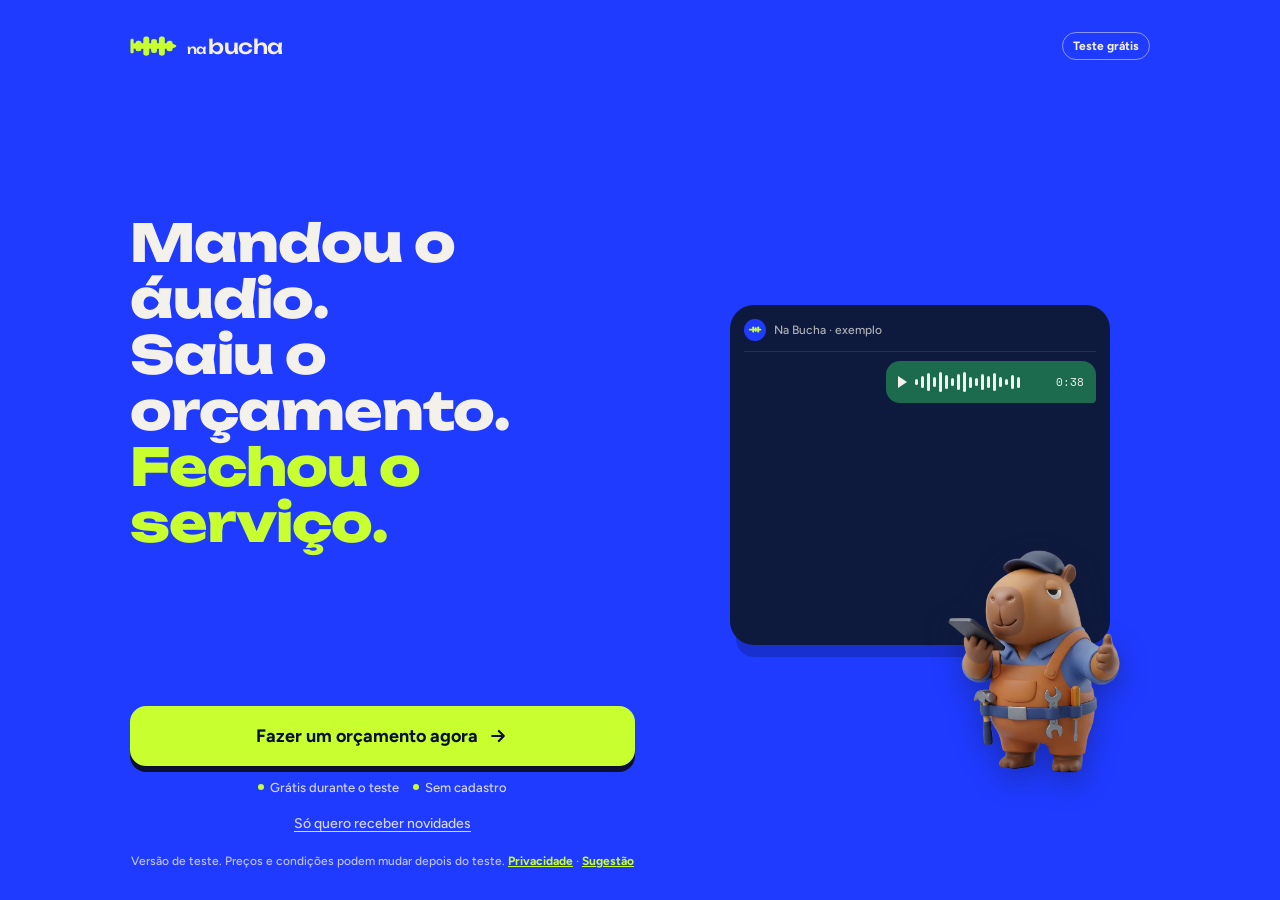
==== index.html @ 3f99cf3d "Página inicial: botão principal leva direto ao orçamento (app já está no ar) - 'Em breve' virou 'Tes" ====
<!doctype html>
<html lang="pt-BR">
<head>
<meta charset="utf-8">
<meta name="viewport" content="width=device-width,initial-scale=1,viewport-fit=cover">
<title>Na Bucha · Orçamento pronto no WhatsApp</title>
<meta name="description" content="Mandou o áudio, saiu o orçamento. Monte seu orçamento de pintura no celular, grátis durante o teste. Começando pelos pintores.">
<meta property="og:title" content="Na Bucha · Orçamento pronto no WhatsApp">
<meta property="og:description" content="Mandou o áudio, saiu o orçamento. Monte seu orçamento no celular, grátis durante o teste.">
<meta property="og:type" content="website">
<meta name="theme-color" content="#1F3BFF">
<link rel="icon" href="data:image/svg+xml,%3Csvg xmlns='http://www.w3.org/2000/svg' viewBox='0 0 100 100'%3E%3Ccircle cx='50' cy='50' r='50' fill='%231F3BFF'/%3E%3Cg transform='translate(14 30) scale(.36)' fill='%23C8FF2E'%3E%3Crect x='0' y='18' width='14' height='64' rx='6'/%3E%3Crect x='8' y='38' width='170' height='24' rx='10'/%3E%3Crect x='22' y='27' width='26' height='46' rx='11'/%3E%3Crect x='56' y='8' width='26' height='84' rx='11'/%3E%3Crect x='90' y='19' width='26' height='62' rx='11'/%3E%3Crect x='124' y='8' width='26' height='84' rx='11'/%3E%3Crect x='158' y='27' width='26' height='46' rx='11'/%3E%3Cpath d='M176 38 Q200 44 200 50 Q200 56 176 62 Z'/%3E%3C/g%3E%3C/svg%3E">
<link rel="preconnect" href="https://fonts.googleapis.com">
<link rel="preconnect" href="https://fonts.gstatic.com" crossorigin>
<link href="https://fonts.googleapis.com/css2?family=Figtree:wght@500;700&family=Space+Mono:wght@700&family=Unbounded:wght@800&display=swap" rel="stylesheet">
<style>
:root{
  --cobalto:#1F3BFF; --limao:#C8FF2E; --gesso:#F4F1EA; --noite:#0B1030;
  --cinza:#5B6075; --linha:#DCD6C8; --fita:#E9D9A6;
  --t:Unbounded,system-ui,sans-serif; --b:Figtree,system-ui,sans-serif; --m:"Space Mono",ui-monospace,monospace;
}
*{box-sizing:border-box;margin:0;padding:0}
html,body{height:100%}
body{font-family:var(--b);font-weight:500;color:var(--noite);background:var(--cobalto);-webkit-font-smoothing:antialiased;overflow-x:hidden}
button{font:inherit;color:inherit;border:0;background:none;cursor:pointer;-webkit-tap-highlight-color:transparent}
.tela{min-height:100svh;display:none;flex-direction:column}
.tela.ativa{display:flex}
.logo{display:flex;align-items:center;gap:10px;color:var(--gesso);font-family:var(--t);font-size:20px;letter-spacing:-.02em}
.logo svg{height:22px;width:auto}
.logo small{font-size:13px;margin-right:2px}

/* ---------- HERO ---------- */
#hero{background:var(--cobalto);color:var(--gesso);padding:20px 20px calc(24px + env(safe-area-inset-bottom));max-width:560px;margin:0 auto;width:100%}
.topo{display:flex;justify-content:space-between;align-items:center}
.selo{font-size:12px;font-weight:700;border:1.5px solid rgba(244,241,234,.5);border-radius:99px;padding:6px 10px}
h1{font-family:var(--t);font-weight:800;font-size:clamp(26px,8vw,40px);line-height:1.08;letter-spacing:-.02em;margin:22px 0 0}
h1 span{display:block;opacity:0;transform:translateY(14px);animation:sobe .6s cubic-bezier(.2,.8,.2,1) forwards}
h1 span:nth-child(2){animation-delay:.15s}
h1 span:nth-child(3){animation-delay:.3s;color:var(--limao)}
@keyframes sobe{to{opacity:1;transform:none}}

/* celular animado */
.palco{position:relative;margin:22px auto 0;width:100%;max-width:340px;height:330px}
.trena{display:block;width:100%;height:auto;overflow:visible}
.tr-palco{position:absolute;right:-10px;bottom:-128px;width:172px;z-index:3;opacity:0;transform:translateY(24px);animation:capi .7s cubic-bezier(.2,.9,.3,1.15) .5s forwards;filter:drop-shadow(0 10px 14px rgba(11,16,48,.35))}
.tr-palco img,.fim-tr img{display:block;width:100%;height:auto}
@keyframes capi{to{opacity:1;transform:none}}
.tr-fita{animation:mede 1.4s ease-in-out infinite;transform-box:fill-box}
@keyframes mede{0%,100%{transform:translateX(-20px)}50%{transform:translateX(4px)}}
.tr-conf{animation:pula .9s ease-in-out infinite alternate}@keyframes pula{to{transform:translateY(-4px)}}
.fim-tr{width:130px;margin:0 auto;transform:scale(0);animation:estoura .6s cubic-bezier(.3,1.6,.5,1) .1s forwards}
@media (prefers-reduced-motion:reduce){.tr-palco{animation:none;opacity:1;transform:none}.tr-fita,.tr-conf{animation:none}}
.zap{position:absolute;inset:0;background:#0E1A3D;border-radius:24px;padding:14px;overflow:hidden;box-shadow:0 18px 0 -6px rgba(0,0,0,.18)}
.zap-topo{display:flex;align-items:center;gap:8px;font-size:12px;color:rgba(244,241,234,.7);padding-bottom:10px;border-bottom:1px solid rgba(244,241,234,.1)}
.zap-topo i{width:22px;height:22px;border-radius:50%;background:var(--cobalto);display:grid;place-items:center}
.zap-topo i svg{width:15px}
.balao{position:absolute;opacity:0}
.audio{right:14px;top:56px;background:#1D6B4F;border-radius:14px 14px 4px 14px;padding:10px 12px;display:flex;align-items:center;gap:8px;width:210px}
.audio .play{width:0;height:0;border-left:9px solid var(--gesso);border-top:6px solid transparent;border-bottom:6px solid transparent}
.onda{display:flex;align-items:center;gap:3px;height:22px;flex:1}
.onda b{display:block;width:3px;border-radius:2px;background:var(--gesso);height:30%}
.audio em{font-style:normal;font-size:11px;font-family:var(--m)}
.digitando{left:14px;top:118px;background:#22305A;border-radius:14px 14px 14px 4px;padding:12px 14px;display:flex;gap:4px}
.digitando b{width:6px;height:6px;border-radius:50%;background:var(--gesso);opacity:.4}
.orc{left:14px;top:104px;width:258px;background:var(--gesso);color:var(--noite);border-radius:10px;padding:12px 14px;box-shadow:6px 6px 0 var(--noite);transform-origin:left top}
.orc h4{font-family:var(--t);font-size:11px;letter-spacing:.02em;display:flex;justify-content:space-between;margin-bottom:8px}
.orc h4 span{font-family:var(--b);font-weight:700;color:var(--cobalto)}
.lin{display:flex;justify-content:space-between;gap:8px;font-size:11px;padding:4px 0;border-bottom:1px dashed var(--linha);opacity:0}
.lin span:last-child{font-family:var(--m)}
.tot{display:flex;justify-content:space-between;align-items:baseline;margin-top:8px;opacity:0}
.tot span:first-child{font-size:11px;font-weight:700}
.tot strong{font-family:var(--m);font-size:20px;background:var(--noite);color:var(--limao);padding:2px 8px;border-radius:6px}
.check{right:14px;bottom:10px;background:#1D6B4F;border-radius:14px 14px 4px 14px;padding:8px 12px;font-size:12.5px;font-weight:700}

.cta-area{margin-top:auto;padding-top:22px}
.cta{display:flex;align-items:center;justify-content:center;gap:10px;width:100%;min-height:60px;border-radius:16px;background:var(--limao);color:var(--noite);font-weight:700;font-size:18px;box-shadow:0 6px 0 var(--noite);transition:transform .12s,box-shadow .12s}
.cta-2{display:block;margin:12px auto 0;background:none;border:0;color:rgba(244,241,234,.85);font:inherit;font-size:14px;text-decoration:underline;text-underline-offset:3px;padding:8px;cursor:pointer}
.cta:active{transform:translateY(4px);box-shadow:0 2px 0 var(--noite)}
.cta svg{width:20px;transition:transform .2s}
.cta:hover svg{transform:translateX(3px)}
.pulsa{animation:pulsa 2.4s ease-in-out 2.2s infinite}
@keyframes pulsa{0%,100%{box-shadow:0 6px 0 var(--noite),0 0 0 0 rgba(200,255,46,.55)}50%{box-shadow:0 6px 0 var(--noite),0 0 0 12px rgba(200,255,46,0)}}
.mini{display:flex;justify-content:center;gap:14px;flex-wrap:wrap;margin-top:14px;font-size:13px;color:rgba(244,241,234,.85)}
.mini span::before{content:"";display:inline-block;width:6px;height:6px;border-radius:50%;background:var(--limao);margin-right:6px;vertical-align:2px}

/* ---------- PERGUNTAS ---------- */
#fluxo{background:var(--gesso);max-width:none}
.fluxo-in{max-width:560px;margin:0 auto;width:100%;padding:16px 20px calc(20px + env(safe-area-inset-bottom));display:flex;flex-direction:column;min-height:100svh}
.barra-topo{display:flex;align-items:center;gap:12px}
.voltar{width:44px;height:44px;border-radius:12px;display:grid;place-items:center;flex:none}
.voltar svg{width:22px}
.voltar:active{background:var(--linha)}
.prog{flex:1;height:8px;background:var(--linha);border-radius:99px;overflow:hidden}
.prog i{display:block;height:100%;width:0;background:var(--cobalto);border-radius:99px;transition:width .45s cubic-bezier(.2,.8,.2,1)}
.passo-n{font-family:var(--m);font-size:12px;color:var(--cinza);min-width:30px;text-align:right}
.passos{position:relative;flex:1;margin-top:26px}
.passo{position:absolute;inset:0;opacity:0;pointer-events:none;transform:translateX(40px);transition:opacity .35s,transform .45s cubic-bezier(.2,.8,.2,1)}
.passo.ativo{opacity:1;pointer-events:auto;transform:none;position:relative}
.passo.saiu{transform:translateX(-40px)}
.passo h2{font-family:var(--t);font-weight:800;font-size:clamp(22px,6.4vw,30px);line-height:1.12;letter-spacing:-.02em}
.passo p.sub{color:var(--cinza);margin-top:8px;font-size:15px}
.ops{display:grid;gap:10px;margin-top:22px}
.ops.grade{grid-template-columns:1fr 1fr}
.op{min-height:58px;border-radius:14px;background:#fff;border:2px solid var(--linha);padding:12px 16px;text-align:left;font-weight:700;font-size:16px;display:flex;align-items:center;gap:12px;transition:border-color .15s,background .15s,transform .1s}
.op:active{transform:scale(.98)}
.op .bola{width:22px;height:22px;border-radius:50%;border:2px solid var(--linha);flex:none;display:grid;place-items:center;transition:all .15s}
.op.sel{border-color:var(--cobalto);background:#EEF0FF}
.op.sel .bola{border-color:var(--cobalto);background:var(--cobalto)}
.op.sel .bola::after{content:"";width:8px;height:8px;border-radius:50%;background:var(--limao)}
.op .preco{font-family:var(--m);margin-left:auto;font-size:14px;color:var(--cobalto)}
.campo{margin-top:16px}
.campo label{display:block;font-weight:700;font-size:14px;margin-bottom:6px}
.campo input{width:100%;min-height:58px;border-radius:14px;border:2px solid var(--linha);background:#fff;padding:0 16px;font:700 18px var(--b);color:var(--noite);outline:none;transition:border-color .15s}
.campo input:focus{border-color:var(--cobalto)}
.campo input.erro{border-color:#D6332E}
.msg-erro{color:#B42318;font-size:14px;font-weight:700;margin-top:6px;min-height:0}
.msg-erro:empty{display:none}
.hp{position:absolute;left:-9999px;width:1px;height:1px;overflow:hidden}
.lgpd{font-size:12.5px;color:var(--cinza);margin-top:12px;line-height:1.45}
.lgpd a,.rodape a{color:var(--cobalto);font-weight:700}
.rodape{font-size:12px;color:rgba(244,241,234,.75);text-align:center;margin-top:14px}
.rodape a{color:var(--limao)}
.aviso{display:flex;gap:12px;align-items:center;margin-top:14px;padding:12px 14px;border-radius:14px;background:#fff;border:2px solid var(--linha);font-size:15px;font-weight:700;width:100%;text-align:left;min-height:58px}
.aviso .cx{width:26px;height:26px;border-radius:8px;border:2px solid var(--linha);flex:none;display:grid;place-items:center;transition:all .15s}
.aviso[aria-checked=true] .cx{background:var(--cobalto);border-color:var(--cobalto)}
.aviso .cx svg{width:16px;opacity:0}
.aviso[aria-checked=true] .cx svg{opacity:1}
.enviar{margin-top:18px;background:var(--cobalto);color:var(--gesso);box-shadow:0 6px 0 var(--noite)}
.enviar[disabled]{opacity:.6}
.privado{font-size:12.5px;color:var(--cinza);text-align:center;margin-top:12px}

/* ---------- FIM ---------- */
#fim{background:var(--cobalto);color:var(--gesso);text-align:center;padding:24px 20px calc(24px + env(safe-area-inset-bottom));justify-content:center;align-items:center}
.fim-in{max-width:440px;width:100%}
.selo-ok{width:120px;height:120px;border-radius:50%;background:var(--limao);display:grid;place-items:center;margin:0 auto;transform:scale(0);animation:estoura .6s cubic-bezier(.3,1.6,.5,1) .1s forwards}
.selo-ok svg{width:78px}
.selo-ok svg rect{transform-origin:center;transform:scaleY(.2);animation:pulsa-onda 1s ease-in-out infinite alternate}
@keyframes estoura{to{transform:scale(1)}}
@keyframes pulsa-onda{to{transform:scaleY(1)}}
#fim h2{font-family:var(--t);font-size:clamp(26px,8vw,36px);margin-top:24px;line-height:1.1}
#fim p{margin-top:10px;font-size:16px;color:rgba(244,241,234,.88)}
.fim-bts{display:grid;gap:12px;margin-top:28px}
.bt2{display:flex;align-items:center;justify-content:center;min-height:56px;border-radius:16px;border:2px solid rgba(244,241,234,.55);color:var(--gesso);font-weight:700;font-size:16px;text-decoration:none}
.cta.link{text-decoration:none}

@media (min-width:900px){
  #hero{max-width:1100px;grid-template-columns:1.1fr 1fr;grid-template-rows:auto 1fr auto;column-gap:56px;padding:32px 40px}
  #hero.ativa{display:grid}
  .topo{grid-column:1/-1}
  .hero-txt{align-self:center}
  .palco{grid-row:2/4;grid-column:2;align-self:center;height:340px;max-width:380px}
  .cta-area{grid-column:1;margin-top:0}
  h1{font-size:52px}
}
@media (prefers-reduced-motion:reduce){
  *,*::before,*::after{animation-duration:.01ms!important;animation-iteration-count:1!important;transition-duration:.01ms!important}
}
</style>
<script src="/registro.js"></script>
</head>
<body>

<!-- ============ HERO ============ -->
<section class="tela ativa" id="hero" aria-label="Na Bucha">
  <div class="topo">
    <div class="logo" aria-label="na bucha">
      <svg viewBox="-2 2 204 96" fill="#C8FF2E" aria-hidden="true"><rect x="0" y="18" width="14" height="64" rx="6"/><rect x="8" y="38" width="170" height="24" rx="10"/><rect x="22" y="27" width="26" height="46" rx="11"/><rect x="56" y="8" width="26" height="84" rx="11"/><rect x="90" y="19" width="26" height="62" rx="11"/><rect x="124" y="8" width="26" height="84" rx="11"/><rect x="158" y="27" width="26" height="46" rx="11"/><path d="M176 38 Q200 44 200 50 Q200 56 176 62 Z"/></svg>
      <span><small>na</small>bucha</span>
    </div>
    <span class="selo">Teste grátis</span>
  </div>

  <div class="hero-txt">
    <h1><span>Mandou o áudio.</span><span>Saiu o orçamento.</span><span>Fechou o serviço.</span></h1>
  </div>

  <div class="palco" aria-hidden="true">
    <div class="tr-palco"><img src="img/capi/capi-celular.webp" width="555" height="720" alt="Capi, a capivara do Na Bucha, mandando um áudio"></div>
    <div class="zap">
      <div class="zap-topo"><i><svg viewBox="-2 2 204 96" fill="#C8FF2E"><rect x="8" y="38" width="170" height="24" rx="10"/><rect x="56" y="8" width="26" height="84" rx="11"/><rect x="124" y="8" width="26" height="84" rx="11"/><rect x="90" y="19" width="26" height="62" rx="11"/></svg></i>Na Bucha · exemplo</div>
      <div class="balao audio" id="aAudio"><span class="play"></span><span class="onda" id="onda"></span><em>0:38</em></div>
      <div class="balao digitando" id="aDig"><b></b><b></b><b></b></div>
      <div class="balao orc" id="aOrc">
        <h4>ORÇAMENTO <span>Sala e 2 quartos</span></h4>
        <div class="lin"><span>Paredes 86 m² · 2 demãos</span><span>R$ 1.290</span></div>
        <div class="lin"><span>Teto · 32 m²</span><span>R$ 384</span></div>
        <div class="lin"><span>Massa e lixa</span><span>R$ 260</span></div>
        <div class="lin"><span>Material (tinta, rolo)</span><span>R$ 610</span></div>
        <div class="tot"><span>TOTAL</span><strong id="aTot">R$ 0</strong></div>
      </div>
      <div class="balao check" id="aOk">Fechado! Começa segunda 👍</div>
    </div>
  </div>

  <div class="cta-area">
    <a class="cta pulsa link" id="usar" href="orcamento/">Fazer um orçamento agora
      <svg viewBox="0 0 24 24" fill="none" stroke="currentColor" stroke-width="2.6" stroke-linecap="round" stroke-linejoin="round"><path d="M5 12h14M13 6l6 6-6 6"/></svg>
    </a>
    <div class="mini"><span>Grátis durante o teste</span><span>Sem cadastro</span></div>
    <button class="cta-2" id="comecar">Só quero receber novidades</button>
    <p class="rodape">Versão de teste. Preços e condições podem mudar depois do teste. <a href="privacidade.html">Privacidade</a> · <a href="#" data-coment="inicio">Sugestão</a></p>
  </div>
</section>

<!-- ============ PERGUNTAS ============ -->
<section class="tela" id="fluxo" aria-label="Lista de espera">
 <div class="fluxo-in">
  <div class="barra-topo">
    <button class="voltar" id="voltar" aria-label="Voltar"><svg viewBox="0 0 24 24" fill="none" stroke="currentColor" stroke-width="2.6" stroke-linecap="round" stroke-linejoin="round"><path d="M15 6l-6 6 6 6"/></svg></button>
    <div class="prog"><i id="prog"></i></div>
    <span class="passo-n" id="passoN">1/5</span>
  </div>

  <div class="passos">
    <div class="passo" data-campo="oficio">
      <h2>Qual é o seu ofício?</h2>
      <div class="ops grade">
        <button class="op" data-v="Pintor"><span class="bola"></span>Pintor</button>
        <button class="op" data-v="Pedreiro"><span class="bola"></span>Pedreiro</button>
        <button class="op" data-v="Eletricista"><span class="bola"></span>Eletricista</button>
        <button class="op" data-v="Gesseiro / drywall"><span class="bola"></span>Gesseiro</button>
        <button class="op" data-v="Encanador"><span class="bola"></span>Encanador</button>
        <button class="op" data-v="Serralheiro"><span class="bola"></span>Serralheiro</button>
        <button class="op" data-v="__outro__" style="grid-column:1/-1"><span class="bola"></span>Outro ofício</button>
      </div>
    </div>

    <div class="passo" data-campo="qtd">
      <h2>Quantos orçamentos você faz por mês?</h2>
      <div class="ops grade">
        <button class="op" data-v="Até 2"><span class="bola"></span>Até 2</button>
        <button class="op" data-v="3 a 5"><span class="bola"></span>3 a 5</button>
        <button class="op" data-v="6 a 10"><span class="bola"></span>6 a 10</button>
        <button class="op" data-v="Mais de 10"><span class="bola"></span>Mais de 10</button>
      </div>
    </div>

    <div class="passo" data-campo="como">
      <h2>Hoje, como você faz o orçamento?</h2>
      <div class="ops">
        <button class="op" data-v="De cabeça ou no papel"><span class="bola"></span>De cabeça ou no papel</button>
        <button class="op" data-v="Calculadora ou planilha"><span class="bola"></span>Calculadora ou planilha</button>
        <button class="op" data-v="Uso um aplicativo"><span class="bola"></span>Uso um aplicativo</button>
        <button class="op" data-v="Passo o preço de boca, sem orçamento escrito"><span class="bola"></span>Passo o preço de boca</button>
      </div>
    </div>

    <div class="passo" data-campo="preco">
      <h2>Quanto pagaria por mês pra ter orçamento na hora, sem limite?</h2>
      <p class="sub">Só pra gente acertar o preço.</p>
      <div class="ops">
        <button class="op" data-v="Nada, só usaria o grátis"><span class="bola"></span>Só usaria o grátis</button>
        <button class="op" data-v="Até R$ 10"><span class="bola"></span><span class="preco" style="margin-left:0">Até R$ 10</span></button>
        <button class="op" data-v="De R$ 10 a R$ 20"><span class="bola"></span><span class="preco" style="margin-left:0">R$ 10 a 20</span></button>
        <button class="op" data-v="De R$ 20 a R$ 40"><span class="bola"></span><span class="preco" style="margin-left:0">R$ 20 a 40</span></button>
        <button class="op" data-v="Mais de R$ 40, se valer a pena"><span class="bola"></span><span class="preco" style="margin-left:0">Mais de R$ 40</span></button>
      </div>
    </div>

    <div class="passo" data-campo="contato">
      <h2>Pra onde a gente manda o aviso?</h2>
      <div class="campo"><label for="nome">Seu nome</label><input id="nome" autocomplete="given-name" enterkeyhint="next" maxlength="60"><div class="msg-erro" id="erroNome" role="alert"></div></div>
      <div class="campo"><label for="zap">WhatsApp com DDD</label><input id="zap" type="tel" inputmode="numeric" autocomplete="tel-national" placeholder="(37) 99999-9999" enterkeyhint="done" maxlength="16"><div class="msg-erro" id="erro" role="alert"></div></div>
      <div class="hp" aria-hidden="true"><label>Não preencha<input id="site" tabindex="-1" autocomplete="off"></label></div>
      <button class="aviso" id="aviso" role="checkbox" aria-checked="false"><span class="cx"><svg viewBox="0 0 24 24" fill="none" stroke="#C8FF2E" stroke-width="3.2" stroke-linecap="round" stroke-linejoin="round"><path d="M5 12.5l4.5 4.5L19 7.5"/></svg></span>Autorizo o Na Bucha a me chamar no WhatsApp quando abrir</button>
      <button class="cta enviar" id="enviar">Entrar na lista</button>
      <p class="lgpd" id="lgpd">Usamos seu nome, WhatsApp e respostas só para avisar quando o Na Bucha abrir e para ajustar o produto. Não vendemos nem repassamos seus dados. Eles ficam guardados no Google. Responsável: Welbert Palmer Contins. Para sair da lista ou apagar seus dados: <a href="mailto:contato.nabucha@gmail.com">contato.nabucha@gmail.com</a>. <a href="privacidade.html">Política de privacidade</a></p>
    </div>
  </div>
 </div>
</section>

<!-- ============ FIM ============ -->
<section class="tela" id="fim" aria-label="Pronto">
  <div class="fim-in">
    <div class="fim-tr"><img src="img/capi/capi-feliz.webp" width="252" height="360" alt="Capi, a capivara do Na Bucha, comemorando"></div>
    <h2 id="fimTit">Fechou! Você tá na lista.</h2>
    <p>A gente te avisa das novidades. Enquanto isso, o orçamento já funciona.</p>
    <div class="fim-bts">
      <a class="cta link" href="orcamento/">Fazer um orçamento agora</a>
      <a class="bt2" href="https://instagram.com/nabucha.app" target="_blank" rel="noopener">Seguir @nabucha.app</a>
      <a class="bt2" id="indicar" target="_blank" rel="noopener">Indicar pra um colega no WhatsApp</a>
    </div>
  </div>
</section>

<script>
(function(){
  // Respostas vão para o Google Forms "Na Bucha - Lista de espera" (conta do Welbert)
  const FORM = "https://docs.google.com/forms/d/e/1FAIpQLSfesSoV9dgxzVTtDAdKia8K1fONnKVI4E6-URg46dtkJXiiiw/formResponse";
  const E = {oficio:"entry.835321827", como:"entry.910046069", preco:"entry.1568587068", nome:"entry.1588394488", zap:"entry.304179207", origem:"entry.6001171", qtd:"entry.1346544093", aviso:"entry.1448498885"};
  const PEND="nb.pendente"; let t0=0;
  const reduz = matchMedia("(prefers-reduced-motion: reduce)").matches;
  const $ = s=>document.querySelector(s), $$ = s=>[...document.querySelectorAll(s)];
  const telas = {hero:$("#hero"), fluxo:$("#fluxo"), fim:$("#fim")};
  function mostra(t){ Object.values(telas).forEach(x=>x.classList.remove("ativa")); telas[t].classList.add("ativa"); scrollTo(0,0); }

  /* ---------- animação do WhatsApp ---------- */
  const onda = $("#onda");
  const alt = [30,55,80,45,95,60,35,70,90,50,40,75,55,85,45,30,65,50];
  alt.forEach(()=>onda.appendChild(document.createElement("b")));
  const barras = [...onda.children];
  const tot = $("#aTot"), TOTAL = 2544;
  const fmt = n=>"R$ "+n.toLocaleString("pt-BR");
  function anima(el, kf, opt){ return el.animate(kf, Object.assign({fill:"forwards", easing:"cubic-bezier(.2,.8,.2,1)"}, opt)); }
  const espera = ms=>new Promise(r=>setTimeout(r,ms));
  let rodando = true;

  async function ciclo(){
    const aud=$("#aAudio"), dig=$("#aDig"), orc=$("#aOrc"), ok=$("#aOk"), lins=$$("#aOrc .lin"), t=$("#aOrc .tot");
    if(reduz){ [aud,orc,ok].forEach(e=>e.style.opacity=1); lins.forEach(l=>l.style.opacity=1); t.style.opacity=1; tot.textContent=fmt(TOTAL); barras.forEach((b,i)=>b.style.height=alt[i]+"%"); return; }
    while(rodando){
      [aud,dig,orc,ok,t,...lins].forEach(e=>{e.getAnimations().forEach(a=>a.cancel()); e.style.opacity=0;});
      tot.textContent="R$ 0";
      await espera(500);
      anima(aud,[{opacity:0,transform:"translateY(16px) scale(.9)"},{opacity:1,transform:"none"}],{duration:450});
      const fala = barras.map((b,i)=>b.animate([{height:"25%"},{height:alt[i]+"%"},{height:(alt[(i+5)%alt.length])+"%"},{height:alt[i]+"%"}],{duration:900,iterations:2,delay:i*35,fill:"forwards"}));
      await espera(1900);
      anima(dig,[{opacity:0,transform:"translateY(10px)"},{opacity:1,transform:"none"}],{duration:300});
      const pts=[...dig.children].map((p,i)=>p.animate([{opacity:.3,transform:"none"},{opacity:1,transform:"translateY(-3px)"},{opacity:.3,transform:"none"}],{duration:700,iterations:Infinity,delay:i*140}));
      await espera(1200);
      pts.forEach(p=>p.cancel()); anima(dig,[{opacity:1},{opacity:0}],{duration:200});
      anima(orc,[{opacity:0,transform:"rotate(0deg) scale(.85) translateY(20px)"},{opacity:1,transform:"rotate(-4deg) scale(1) translateY(0)"}],{duration:550,easing:"cubic-bezier(.3,1.5,.5,1)"});
      await espera(350);
      for(const l of lins){ anima(l,[{opacity:0,transform:"translateX(-10px)"},{opacity:1,transform:"none"}],{duration:300}); await espera(260); }
      anima(t,[{opacity:0},{opacity:1}],{duration:250});
      const t0=performance.now(), dur=900;
      await new Promise(res=>{ (function passo(now){ const p=Math.min(1,(now-t0)/dur), e=1-Math.pow(1-p,3); tot.textContent=fmt(Math.round(TOTAL*e/10)*10||0); if(p<1) requestAnimationFrame(passo); else {tot.textContent=fmt(TOTAL);res();} })(t0); });
      tot.animate([{transform:"scale(1)"},{transform:"scale(1.15)"},{transform:"scale(1)"}],{duration:350});
      await espera(1100);
      anima(ok,[{opacity:0,transform:"translateY(14px) scale(.9)"},{opacity:1,transform:"none"}],{duration:420,easing:"cubic-bezier(.3,1.5,.5,1)"});
      await espera(2800);
      [aud,orc,ok].forEach(e=>anima(e,[{opacity:1},{opacity:0}],{duration:350}));
      fala.forEach(f=>f.cancel());
      await espera(500);
    }
  }
  ciclo();

  /* ---------- fluxo de perguntas ---------- */
  const passos = $$(".passo"), resp = {}, N = passos.length;
  let atual = 0;
  function irPara(i){ if(window.nbReg) nbReg.ev("lista-passo",String(i),true);
    passos.forEach((p,k)=>{ p.classList.toggle("ativo",k===i); p.classList.toggle("saiu",k<i); });
    atual=i; $("#prog").style.width=((i+1)/N*100)+"%"; $("#passoN").textContent=(i+1)+"/"+N;
  }
  $("#comecar").onclick=()=>{ rodando=false; t0=Date.now(); mostra("fluxo"); irPara(0); };
  $("#voltar").onclick=()=>{ if(atual===0){ mostra("hero"); rodando=true; ciclo(); } else irPara(atual-1); };
  passos.forEach((p,i)=>{
    p.querySelectorAll(".op").forEach(b=>b.onclick=()=>{
      p.querySelectorAll(".op").forEach(x=>x.classList.remove("sel")); b.classList.add("sel");
      resp[p.dataset.campo]=b.dataset.v;
      setTimeout(()=>irPara(i+1), reduz?0:260);
    });
  });

  // máscara do WhatsApp
  const zap=$("#zap"), nome=$("#nome"), erro=$("#erro");
  zap.addEventListener("input",()=>{
    const d=zap.value.replace(/\D/g,"").slice(0,11);
    let v=d; if(d.length>2) v="("+d.slice(0,2)+") "+d.slice(2); if(d.length>7) v="("+d.slice(0,2)+") "+d.slice(2,d.length-4)+"-"+d.slice(-4);
    zap.value=v; zap.classList.remove("erro"); erro.textContent="";
  });
  const erroNome=$("#erroNome");
  nome.addEventListener("input",()=>{nome.classList.remove("erro");erroNome.textContent="";});
  zap.addEventListener("blur",()=>{ const d=zap.value.replace(/\D/g,""); if(d.length && d.length<10){ zap.classList.add("erro"); erro.textContent="Confere o WhatsApp: DDD + número."; } });
  nome.addEventListener("keydown",e=>{ if(e.key==="Enter"){ e.preventDefault(); zap.focus(); }});
  zap.addEventListener("keydown",e=>{ if(e.key==="Enter"){ e.preventDefault(); zap.blur(); }});
  const aviso=$("#aviso");
  aviso.onclick=()=>aviso.setAttribute("aria-checked", aviso.getAttribute("aria-checked")==="true"?"false":"true");

  $("#enviar").onclick=async()=>{
    const d=zap.value.replace(/\D/g,"");
    if(!nome.value.trim()){ nome.classList.add("erro"); erroNome.textContent="Falta o seu nome."; nome.focus(); return; }
    nome.classList.remove("erro");
    if(d.length<10){ zap.classList.add("erro"); erro.textContent="Confere o WhatsApp: DDD + número."; zap.focus(); return; }
    const bt=$("#enviar");
    // robô: campo escondido preenchido ou rápido demais -> finge sucesso e não envia
    if($("#site").value || Date.now()-t0<4000){ fim(); return; }
    bt.disabled=true; bt.textContent="Enviando…";
    const f=new URLSearchParams();
    if(resp.oficio==="__outro__"){ f.append(E.oficio,"__other_option__"); f.append(E.oficio+".other_option_response","Outro (pelo site)"); } else f.append(E.oficio,resp.oficio||"");
    f.append(E.como,resp.como||""); f.append(E.preco,resp.preco||"");
    f.append(E.nome,nome.value.trim()); f.append(E.zap,zap.value);
    const q=new URLSearchParams(location.search); f.append(E.origem,"site"+(q.get("utm_source")?" · "+q.get("utm_source"):"")+(q.get("utm_content")?" · "+q.get("utm_content"):""));
    if(resp.qtd) f.append(E.qtd,resp.qtd);
    f.append(E.aviso, aviso.getAttribute("aria-checked")==="true"?"Sim, pode me chamar":"Não, só quero acompanhar pelo Instagram");
    const corpo=f.toString();
    try{ localStorage.setItem(PEND,corpo); }catch(e){}
    const ok=await mandar(corpo) || await mandar(corpo);
    if(!ok){ bt.disabled=false; bt.textContent="Tentar de novo"; erro.textContent="Sem conexão agora. Seus dados ficaram guardados neste celular: toque em Tentar de novo."; return; }
    fim();
  };
  async function mandar(corpo){
    try{ await fetch(FORM,{method:"POST",mode:"no-cors",headers:{"Content-Type":"application/x-www-form-urlencoded"},body:corpo}); try{ localStorage.removeItem(PEND); }catch(e){} return true; }
    catch(e){ await new Promise(r=>setTimeout(r,1500)); return false; }
  }
  // cadastro que ficou preso numa visita anterior sem sinal: reenvia sozinho
  try{ const p=localStorage.getItem(PEND); if(p) mandar(p); }catch(e){}
  function fim(){
    const primeiro=nome.value.trim().split(" ")[0];
    $("#fimTit").textContent="Fechou, "+primeiro+"! Você tá na lista.";
    const txt="Ó isso aqui: um app que monta o orçamento de pintura no celular e manda pro cliente no WhatsApp. Tá grátis no teste: https://nabucha.com.br/orcamento/?utm_source=indicacao";
    $("#indicar").href="https://wa.me/?text="+encodeURIComponent(txt);
    if(window.nbReg) nbReg.ev("lista-entrou");
    mostra("fim");
  }
})();
</script>
</body>
</html>
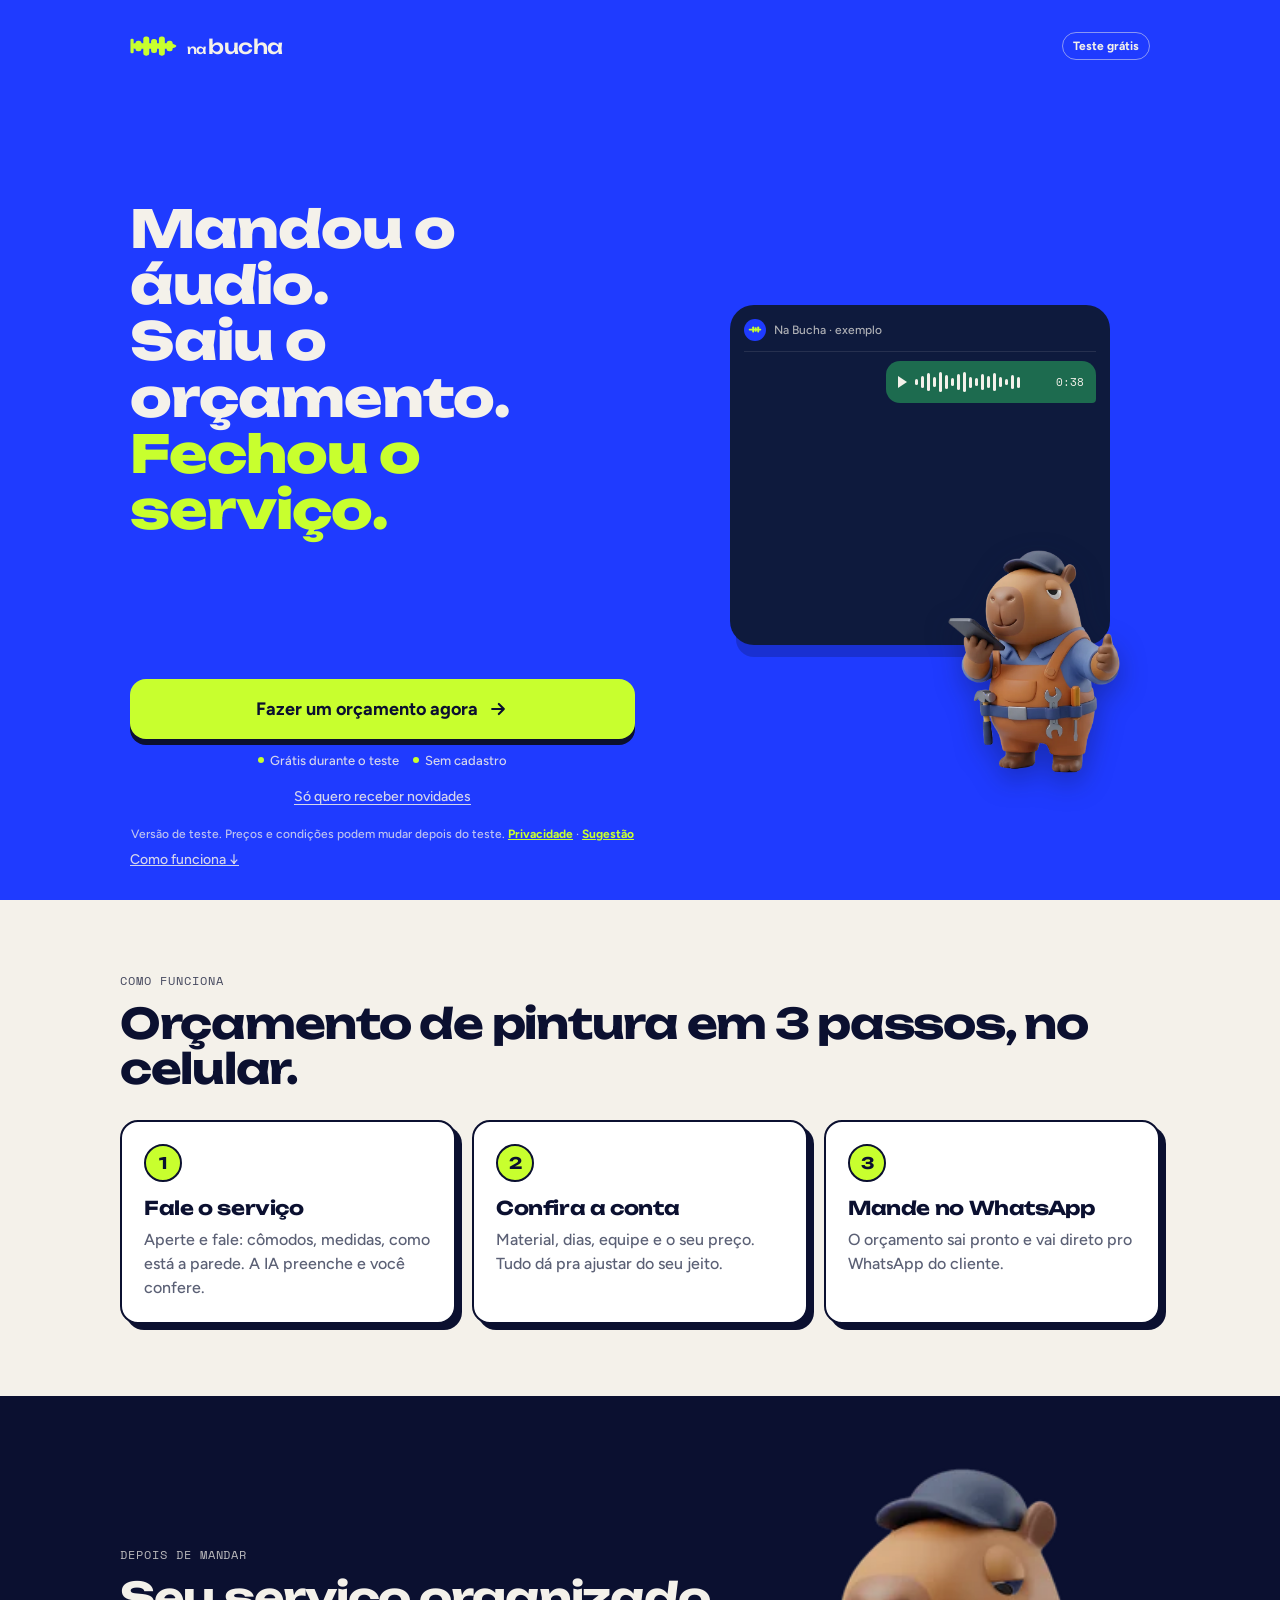
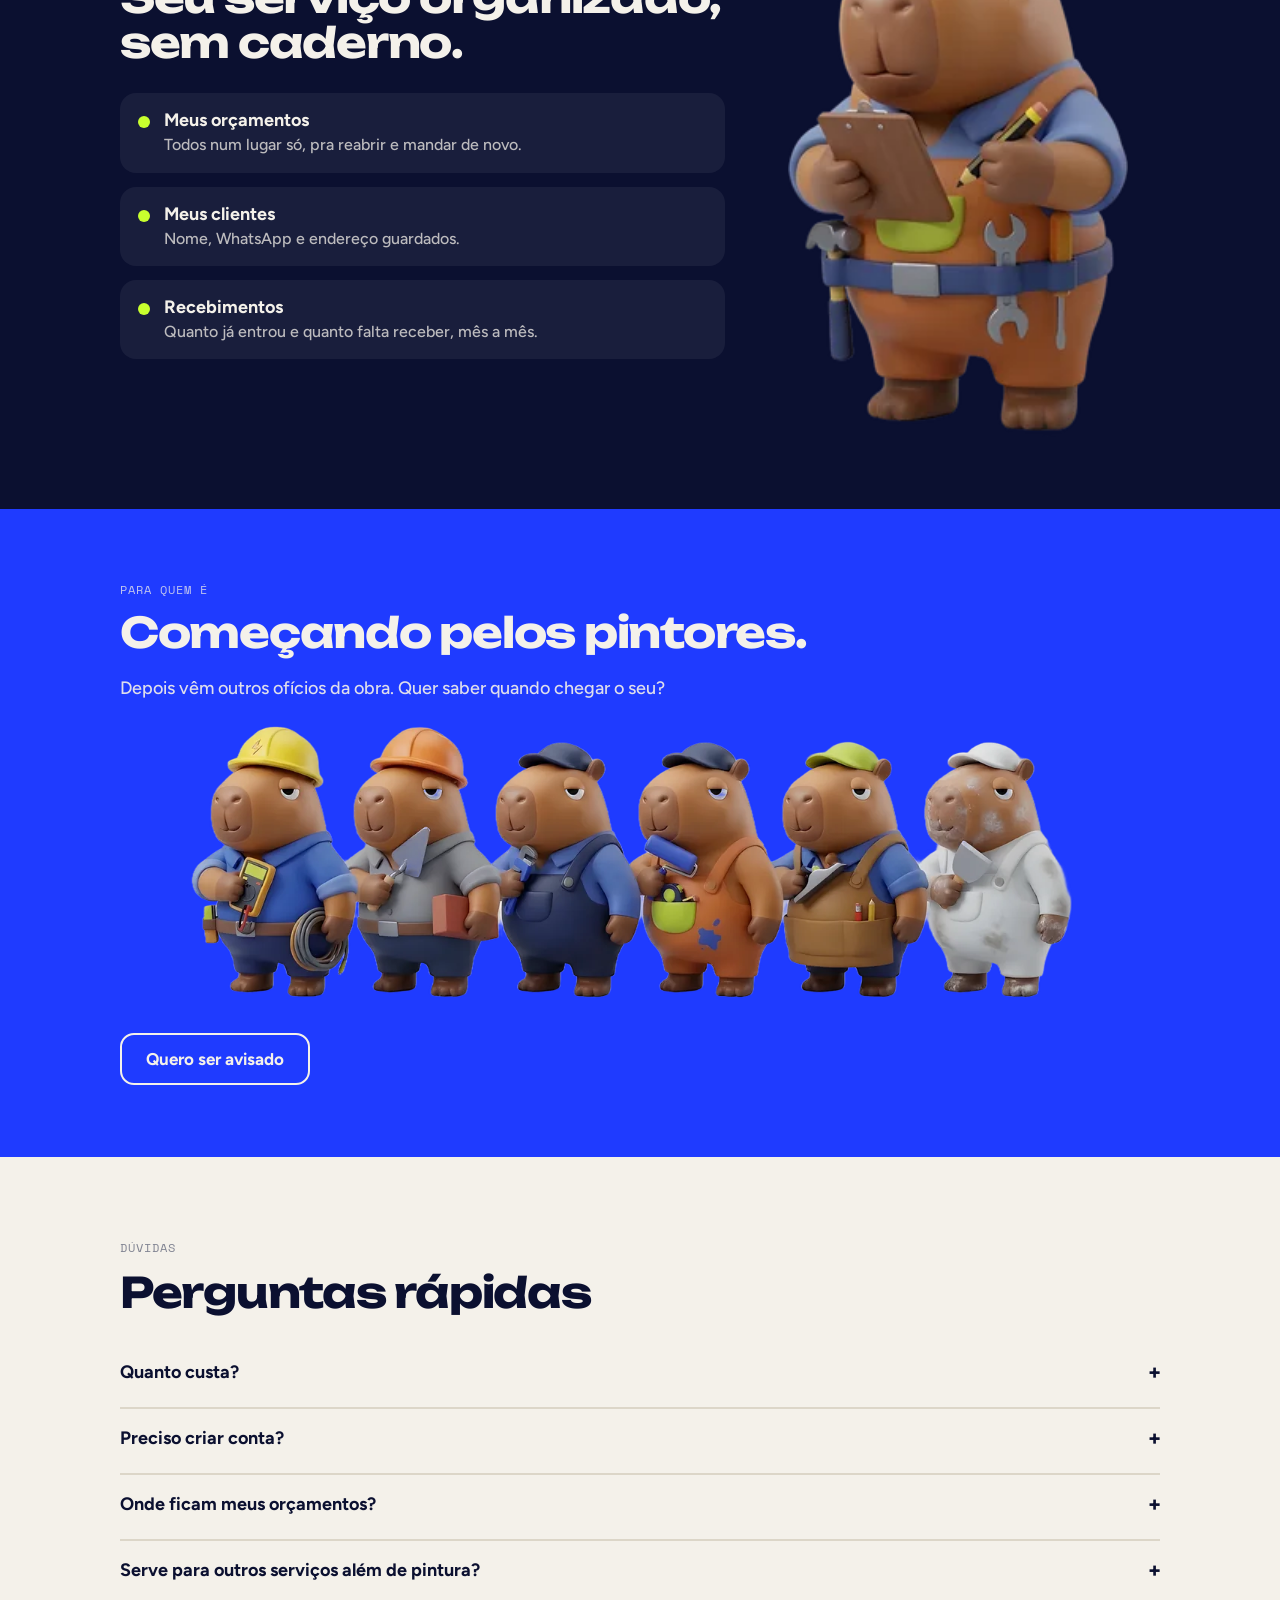
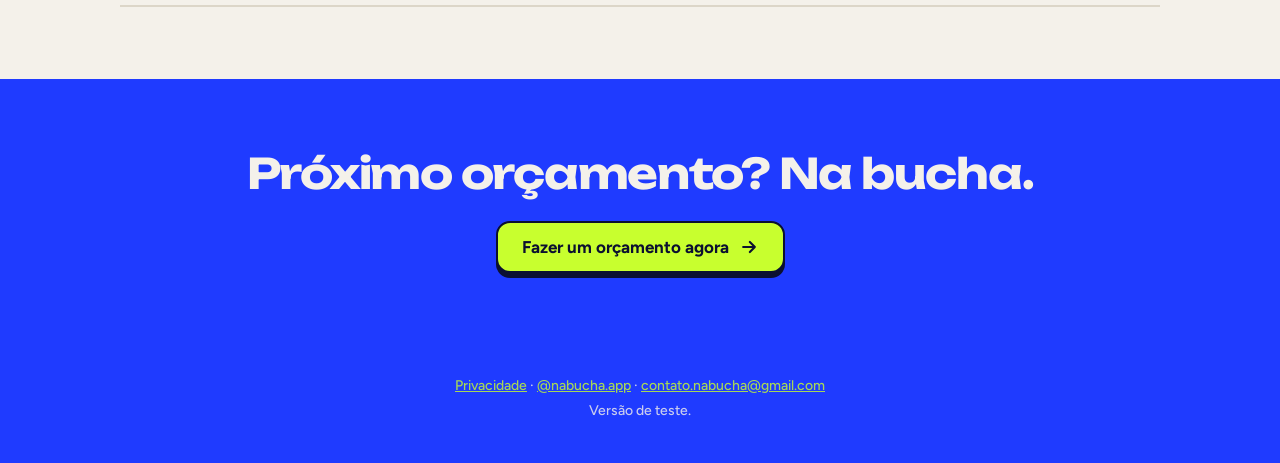
==== commit 869adfe3: "Página inicial: parte de baixo com Como funciona, Depois de mandar, Para quem é e Perguntas rápidas " ====
--- a/index.html
+++ b/index.html
@@ -155,6 +155,45 @@
 @media (prefers-reduced-motion:reduce){
   *,*::before,*::after{animation-duration:.01ms!important;animation-iteration-count:1!important;transition-duration:.01ms!important}
 }
+
+/* ---- Parte de baixo da página inicial (18/11/2026) ---- */
+#mais{display:block}
+#hero:not(.ativa)+#mais{display:none}
+.m-bloco{padding:72px 20px}
+.m-in{max-width:1040px;margin:0 auto}
+.m-kick{font-family:var(--m);font-size:12px;letter-spacing:.08em;text-transform:uppercase;opacity:.75;margin-bottom:12px}
+.m-bloco h2{font-family:var(--t);font-size:clamp(26px,4.4vw,42px);line-height:1.08;letter-spacing:-.03em;margin-bottom:28px}
+.m-gesso{background:var(--gesso);color:var(--noite)}
+.m-noite{background:var(--noite);color:var(--gesso)}
+.m-cob{background:var(--cobalto);color:var(--gesso)}
+.m-passos{display:grid;gap:16px;grid-template-columns:repeat(auto-fit,minmax(240px,1fr));counter-reset:p}
+.m-card{background:#fff;border:2px solid var(--noite);border-radius:18px;padding:22px;box-shadow:6px 6px 0 var(--noite)}
+.m-card b{display:inline-grid;place-items:center;width:38px;height:38px;border-radius:50%;background:var(--limao);font-family:var(--t);font-size:16px;margin-bottom:14px;border:2px solid var(--noite)}
+.m-card h3{font-family:var(--t);font-size:19px;letter-spacing:-.02em;margin-bottom:8px}
+.m-card p{color:var(--cinza);line-height:1.5}
+.m-duo{display:grid;gap:32px;align-items:center;grid-template-columns:1fr}
+@media(min-width:860px){.m-duo{grid-template-columns:1.2fr .8fr}}
+.m-lista{list-style:none;display:grid;gap:14px}
+.m-lista li{display:flex;gap:14px;align-items:flex-start;background:rgba(255,255,255,.06);border-radius:16px;padding:16px 18px}
+.m-lista i{flex:none;width:12px;height:12px;border-radius:50%;background:var(--limao);margin-top:7px}
+.m-lista strong{display:block;font-size:18px;margin-bottom:2px}
+.m-lista span{opacity:.75;line-height:1.45}
+.m-duo img{width:100%;max-width:340px;height:auto;margin:0 auto;display:block}
+.m-largo img{width:100%;height:auto;display:block;margin:8px auto 28px;max-width:900px}
+.m-cob p.m-sub{font-size:18px;line-height:1.5;opacity:.9;max-width:620px;margin:-8px 0 24px}
+.m-btn{display:inline-flex;align-items:center;gap:10px;min-height:52px;padding:0 24px;border-radius:14px;background:var(--limao);color:var(--noite);font-weight:700;font-size:17px;text-decoration:none;border:2px solid var(--noite);box-shadow:0 5px 0 var(--noite)}
+.m-btn.claro{background:transparent;color:var(--gesso);border-color:var(--gesso);box-shadow:none}
+.m-faq details{border-bottom:2px solid var(--linha);padding:18px 0}
+.m-faq summary{font-weight:700;font-size:18px;cursor:pointer;list-style:none;display:flex;justify-content:space-between;gap:16px;min-height:28px}
+.m-faq summary::after{content:"+";font-family:var(--t)}
+.m-faq details[open] summary::after{content:"–"}
+.m-faq p{color:var(--cinza);line-height:1.55;margin-top:10px;max-width:680px}
+.m-fim{text-align:center}
+.m-fim h2{margin-bottom:24px}
+.m-rod{padding:28px 20px 40px;text-align:center;color:var(--gesso);opacity:.8;font-size:14px;line-height:1.8}
+.m-rod a{color:var(--limao)}
+.m-desce{display:inline-block;margin-top:10px;color:var(--gesso);opacity:.85;font-size:14px}
+@media (prefers-reduced-motion:no-preference){.m-rev{opacity:0;transform:translateY(18px);transition:opacity .6s,transform .6s}.m-rev.vis{opacity:1;transform:none}}
 </style>
 <script src="/registro.js"></script>
 </head>
@@ -199,8 +238,67 @@
     <div class="mini"><span>Grátis durante o teste</span><span>Sem cadastro</span></div>
     <button class="cta-2" id="comecar">Só quero receber novidades</button>
     <p class="rodape">Versão de teste. Preços e condições podem mudar depois do teste. <a href="privacidade.html">Privacidade</a> · <a href="#" data-coment="inicio">Sugestão</a></p>
+    <a class="m-desce" href="#como">Como funciona ↓</a>
   </div>
 </section>
+<div id="mais">
+  <section class="m-bloco m-gesso" id="como" aria-label="Como funciona">
+    <div class="m-in">
+      <p class="m-kick">Como funciona</p>
+      <h2 class="m-rev">Orçamento de pintura em 3 passos, no celular.</h2>
+      <div class="m-passos">
+        <div class="m-card m-rev"><b>1</b><h3>Fale o serviço</h3><p>Aperte e fale: cômodos, medidas, como está a parede. A IA preenche e você confere.</p></div>
+        <div class="m-card m-rev"><b>2</b><h3>Confira a conta</h3><p>Material, dias, equipe e o seu preço. Tudo dá pra ajustar do seu jeito.</p></div>
+        <div class="m-card m-rev"><b>3</b><h3>Mande no WhatsApp</h3><p>O orçamento sai pronto e vai direto pro WhatsApp do cliente.</p></div>
+      </div>
+    </div>
+  </section>
+  <section class="m-bloco m-noite" aria-label="Depois de mandar">
+    <div class="m-in m-duo">
+      <div>
+        <p class="m-kick">Depois de mandar</p>
+        <h2 class="m-rev">Seu serviço organizado, sem caderno.</h2>
+        <ul class="m-lista">
+          <li class="m-rev"><i></i><div><strong>Meus orçamentos</strong><span>Todos num lugar só, pra reabrir e mandar de novo.</span></div></li>
+          <li class="m-rev"><i></i><div><strong>Meus clientes</strong><span>Nome, WhatsApp e endereço guardados.</span></div></li>
+          <li class="m-rev"><i></i><div><strong>Recebimentos</strong><span>Quanto já entrou e quanto falta receber, mês a mês.</span></div></li>
+        </ul>
+      </div>
+      <img class="m-rev" src="img/capi/capi-pensando.webp" alt="Capi, a capivara do Na Bucha, pensando" loading="lazy">
+    </div>
+  </section>
+  <section class="m-bloco m-cob m-largo" aria-label="Para quem é">
+    <div class="m-in">
+      <p class="m-kick">Para quem é</p>
+      <h2 class="m-rev">Começando pelos pintores.</h2>
+      <p class="m-sub">Depois vêm outros ofícios da obra. Quer saber quando chegar o seu?</p>
+      <img class="m-rev" src="img/capi/capi-profissoes.webp" alt="A Capi vestida de vários ofícios da obra" loading="lazy">
+      <button class="m-btn claro" type="button" id="maisAvisa">Quero ser avisado</button>
+    </div>
+  </section>
+  <section class="m-bloco m-gesso m-faq" aria-label="Perguntas frequentes">
+    <div class="m-in">
+      <p class="m-kick">Dúvidas</p>
+      <h2 class="m-rev">Perguntas rápidas</h2>
+      <details><summary>Quanto custa?</summary><p>É grátis durante o teste. Preços e condições podem mudar depois do teste.</p></details>
+      <details><summary>Preciso criar conta?</summary><p>Não. Abre no navegador do celular e já usa, sem cadastro e sem instalar nada.</p></details>
+      <details><summary>Onde ficam meus orçamentos?</summary><p>No seu próprio celular, guardados no navegador. Se você limpar os dados do navegador, eles somem.</p></details>
+      <details><summary>Serve para outros serviços além de pintura?</summary><p>Por enquanto o orçamento é feito para pintura. Outros ofícios vêm depois. Entre na lista para ser avisado.</p></details>
+    </div>
+  </section>
+  <section class="m-bloco m-cob m-fim" aria-label="Comece agora">
+    <div class="m-in">
+      <h2 class="m-rev">Próximo orçamento? Na bucha.</h2>
+      <a class="m-btn" href="orcamento/">Fazer um orçamento agora
+        <svg width="20" height="20" viewBox="0 0 24 24" fill="none" stroke="currentColor" stroke-width="2.6" stroke-linecap="round" stroke-linejoin="round"><path d="M5 12h14M13 6l6 6-6 6"/></svg></a>
+    </div>
+  </section>
+  <footer class="m-rod">
+    <a href="privacidade.html">Privacidade</a> · <a href="https://instagram.com/nabucha.app" rel="noopener">@nabucha.app</a> · <a href="mailto:contato.nabucha@gmail.com">contato.nabucha@gmail.com</a><br>
+    Versão de teste.
+  </footer>
+</div>
+
 
 <!-- ============ PERGUNTAS ============ -->
 <section class="tela" id="fluxo" aria-label="Lista de espera">
@@ -407,5 +505,16 @@
   }
 })();
 </script>
+
+<script>
+(function(){
+  var b=document.getElementById('maisAvisa'), c=document.getElementById('comecar');
+  if(b&&c) b.addEventListener('click',function(){c.click();});
+  var els=document.querySelectorAll('.m-rev');
+  if(!('IntersectionObserver' in window)){els.forEach(function(e){e.classList.add('vis')});return;}
+  var io=new IntersectionObserver(function(es){es.forEach(function(e){if(e.isIntersecting){e.target.classList.add('vis');io.unobserve(e.target);}})},{threshold:.15});
+  els.forEach(function(e){io.observe(e)});
+})();
+</script>
 </body>
 </html>
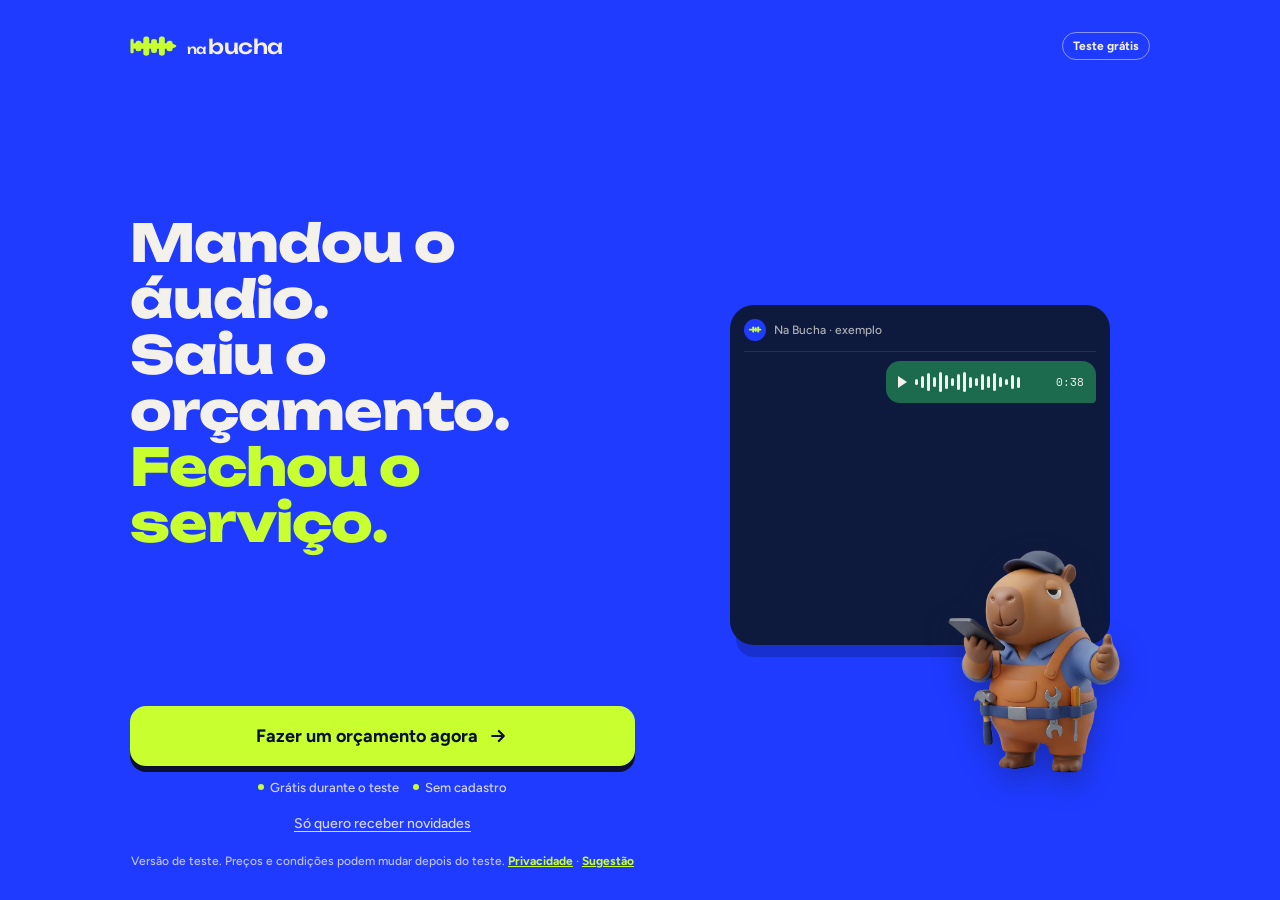
==== commit eb54d3e5: "Correções de lançamento: cômodos no texto do WhatsApp, sem 'Seu nome', prazo sem 'dias dias', trocar" ====
--- a/index.html
+++ b/index.html
@@ -44,6 +44,7 @@
 .trena{display:block;width:100%;height:auto;overflow:visible}
 .tr-palco{position:absolute;right:-10px;bottom:-128px;width:172px;z-index:3;opacity:0;transform:translateY(24px);animation:capi .7s cubic-bezier(.2,.9,.3,1.15) .5s forwards;filter:drop-shadow(0 10px 14px rgba(11,16,48,.35))}
 .tr-palco img,.fim-tr img{display:block;width:100%;height:auto}
+.tr-palco,.fim-tr{pointer-events:none}
 @keyframes capi{to{opacity:1;transform:none}}
 .tr-fita{animation:mede 1.4s ease-in-out infinite;transform-box:fill-box}
 @keyframes mede{0%,100%{transform:translateX(-20px)}50%{transform:translateX(4px)}}
@@ -155,45 +156,6 @@
 @media (prefers-reduced-motion:reduce){
   *,*::before,*::after{animation-duration:.01ms!important;animation-iteration-count:1!important;transition-duration:.01ms!important}
 }
-
-/* ---- Parte de baixo da página inicial (18/11/2026) ---- */
-#mais{display:block}
-#hero:not(.ativa)+#mais{display:none}
-.m-bloco{padding:72px 20px}
-.m-in{max-width:1040px;margin:0 auto}
-.m-kick{font-family:var(--m);font-size:12px;letter-spacing:.08em;text-transform:uppercase;opacity:.75;margin-bottom:12px}
-.m-bloco h2{font-family:var(--t);font-size:clamp(26px,4.4vw,42px);line-height:1.08;letter-spacing:-.03em;margin-bottom:28px}
-.m-gesso{background:var(--gesso);color:var(--noite)}
-.m-noite{background:var(--noite);color:var(--gesso)}
-.m-cob{background:var(--cobalto);color:var(--gesso)}
-.m-passos{display:grid;gap:16px;grid-template-columns:repeat(auto-fit,minmax(240px,1fr));counter-reset:p}
-.m-card{background:#fff;border:2px solid var(--noite);border-radius:18px;padding:22px;box-shadow:6px 6px 0 var(--noite)}
-.m-card b{display:inline-grid;place-items:center;width:38px;height:38px;border-radius:50%;background:var(--limao);font-family:var(--t);font-size:16px;margin-bottom:14px;border:2px solid var(--noite)}
-.m-card h3{font-family:var(--t);font-size:19px;letter-spacing:-.02em;margin-bottom:8px}
-.m-card p{color:var(--cinza);line-height:1.5}
-.m-duo{display:grid;gap:32px;align-items:center;grid-template-columns:1fr}
-@media(min-width:860px){.m-duo{grid-template-columns:1.2fr .8fr}}
-.m-lista{list-style:none;display:grid;gap:14px}
-.m-lista li{display:flex;gap:14px;align-items:flex-start;background:rgba(255,255,255,.06);border-radius:16px;padding:16px 18px}
-.m-lista i{flex:none;width:12px;height:12px;border-radius:50%;background:var(--limao);margin-top:7px}
-.m-lista strong{display:block;font-size:18px;margin-bottom:2px}
-.m-lista span{opacity:.75;line-height:1.45}
-.m-duo img{width:100%;max-width:340px;height:auto;margin:0 auto;display:block}
-.m-largo img{width:100%;height:auto;display:block;margin:8px auto 28px;max-width:900px}
-.m-cob p.m-sub{font-size:18px;line-height:1.5;opacity:.9;max-width:620px;margin:-8px 0 24px}
-.m-btn{display:inline-flex;align-items:center;gap:10px;min-height:52px;padding:0 24px;border-radius:14px;background:var(--limao);color:var(--noite);font-weight:700;font-size:17px;text-decoration:none;border:2px solid var(--noite);box-shadow:0 5px 0 var(--noite)}
-.m-btn.claro{background:transparent;color:var(--gesso);border-color:var(--gesso);box-shadow:none}
-.m-faq details{border-bottom:2px solid var(--linha);padding:18px 0}
-.m-faq summary{font-weight:700;font-size:18px;cursor:pointer;list-style:none;display:flex;justify-content:space-between;gap:16px;min-height:28px}
-.m-faq summary::after{content:"+";font-family:var(--t)}
-.m-faq details[open] summary::after{content:"–"}
-.m-faq p{color:var(--cinza);line-height:1.55;margin-top:10px;max-width:680px}
-.m-fim{text-align:center}
-.m-fim h2{margin-bottom:24px}
-.m-rod{padding:28px 20px 40px;text-align:center;color:var(--gesso);opacity:.8;font-size:14px;line-height:1.8}
-.m-rod a{color:var(--limao)}
-.m-desce{display:inline-block;margin-top:10px;color:var(--gesso);opacity:.85;font-size:14px}
-@media (prefers-reduced-motion:no-preference){.m-rev{opacity:0;transform:translateY(18px);transition:opacity .6s,transform .6s}.m-rev.vis{opacity:1;transform:none}}
 </style>
 <script src="/registro.js"></script>
 </head>
@@ -238,67 +200,8 @@
     <div class="mini"><span>Grátis durante o teste</span><span>Sem cadastro</span></div>
     <button class="cta-2" id="comecar">Só quero receber novidades</button>
     <p class="rodape">Versão de teste. Preços e condições podem mudar depois do teste. <a href="privacidade.html">Privacidade</a> · <a href="#" data-coment="inicio">Sugestão</a></p>
-    <a class="m-desce" href="#como">Como funciona ↓</a>
   </div>
 </section>
-<div id="mais">
-  <section class="m-bloco m-gesso" id="como" aria-label="Como funciona">
-    <div class="m-in">
-      <p class="m-kick">Como funciona</p>
-      <h2 class="m-rev">Orçamento de pintura em 3 passos, no celular.</h2>
-      <div class="m-passos">
-        <div class="m-card m-rev"><b>1</b><h3>Fale o serviço</h3><p>Aperte e fale: cômodos, medidas, como está a parede. A IA preenche e você confere.</p></div>
-        <div class="m-card m-rev"><b>2</b><h3>Confira a conta</h3><p>Material, dias, equipe e o seu preço. Tudo dá pra ajustar do seu jeito.</p></div>
-        <div class="m-card m-rev"><b>3</b><h3>Mande no WhatsApp</h3><p>O orçamento sai pronto e vai direto pro WhatsApp do cliente.</p></div>
-      </div>
-    </div>
-  </section>
-  <section class="m-bloco m-noite" aria-label="Depois de mandar">
-    <div class="m-in m-duo">
-      <div>
-        <p class="m-kick">Depois de mandar</p>
-        <h2 class="m-rev">Seu serviço organizado, sem caderno.</h2>
-        <ul class="m-lista">
-          <li class="m-rev"><i></i><div><strong>Meus orçamentos</strong><span>Todos num lugar só, pra reabrir e mandar de novo.</span></div></li>
-          <li class="m-rev"><i></i><div><strong>Meus clientes</strong><span>Nome, WhatsApp e endereço guardados.</span></div></li>
-          <li class="m-rev"><i></i><div><strong>Recebimentos</strong><span>Quanto já entrou e quanto falta receber, mês a mês.</span></div></li>
-        </ul>
-      </div>
-      <img class="m-rev" src="img/capi/capi-pensando.webp" alt="Capi, a capivara do Na Bucha, pensando" loading="lazy">
-    </div>
-  </section>
-  <section class="m-bloco m-cob m-largo" aria-label="Para quem é">
-    <div class="m-in">
-      <p class="m-kick">Para quem é</p>
-      <h2 class="m-rev">Começando pelos pintores.</h2>
-      <p class="m-sub">Depois vêm outros ofícios da obra. Quer saber quando chegar o seu?</p>
-      <img class="m-rev" src="img/capi/capi-profissoes.webp" alt="A Capi vestida de vários ofícios da obra" loading="lazy">
-      <button class="m-btn claro" type="button" id="maisAvisa">Quero ser avisado</button>
-    </div>
-  </section>
-  <section class="m-bloco m-gesso m-faq" aria-label="Perguntas frequentes">
-    <div class="m-in">
-      <p class="m-kick">Dúvidas</p>
-      <h2 class="m-rev">Perguntas rápidas</h2>
-      <details><summary>Quanto custa?</summary><p>É grátis durante o teste. Preços e condições podem mudar depois do teste.</p></details>
-      <details><summary>Preciso criar conta?</summary><p>Não. Abre no navegador do celular e já usa, sem cadastro e sem instalar nada.</p></details>
-      <details><summary>Onde ficam meus orçamentos?</summary><p>No seu próprio celular, guardados no navegador. Se você limpar os dados do navegador, eles somem.</p></details>
-      <details><summary>Serve para outros serviços além de pintura?</summary><p>Por enquanto o orçamento é feito para pintura. Outros ofícios vêm depois. Entre na lista para ser avisado.</p></details>
-    </div>
-  </section>
-  <section class="m-bloco m-cob m-fim" aria-label="Comece agora">
-    <div class="m-in">
-      <h2 class="m-rev">Próximo orçamento? Na bucha.</h2>
-      <a class="m-btn" href="orcamento/">Fazer um orçamento agora
-        <svg width="20" height="20" viewBox="0 0 24 24" fill="none" stroke="currentColor" stroke-width="2.6" stroke-linecap="round" stroke-linejoin="round"><path d="M5 12h14M13 6l6 6-6 6"/></svg></a>
-    </div>
-  </section>
-  <footer class="m-rod">
-    <a href="privacidade.html">Privacidade</a> · <a href="https://instagram.com/nabucha.app" rel="noopener">@nabucha.app</a> · <a href="mailto:contato.nabucha@gmail.com">contato.nabucha@gmail.com</a><br>
-    Versão de teste.
-  </footer>
-</div>
-
 
 <!-- ============ PERGUNTAS ============ -->
 <section class="tela" id="fluxo" aria-label="Lista de espera">
@@ -505,16 +408,5 @@
   }
 })();
 </script>
-
-<script>
-(function(){
-  var b=document.getElementById('maisAvisa'), c=document.getElementById('comecar');
-  if(b&&c) b.addEventListener('click',function(){c.click();});
-  var els=document.querySelectorAll('.m-rev');
-  if(!('IntersectionObserver' in window)){els.forEach(function(e){e.classList.add('vis')});return;}
-  var io=new IntersectionObserver(function(es){es.forEach(function(e){if(e.isIntersecting){e.target.classList.add('vis');io.unobserve(e.target);}})},{threshold:.15});
-  els.forEach(function(e){io.observe(e)});
-})();
-</script>
 </body>
 </html>
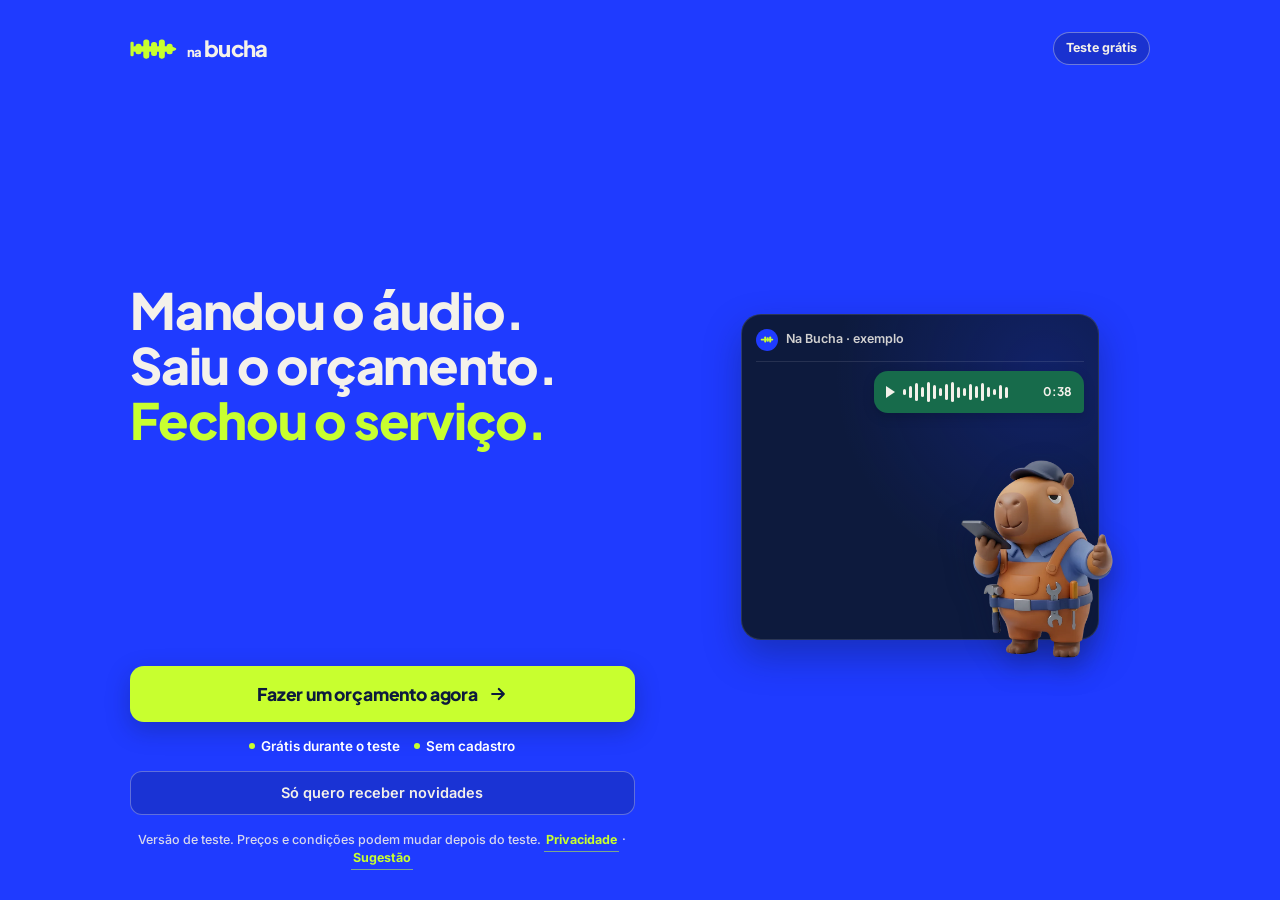
==== commit cc5b257e: "Visual novo (tema-2026.css do agente de Design no Gemini) + trocas de texto seguras; botões das list" ====
--- a/index.html
+++ b/index.html
@@ -156,8 +156,15 @@
 @media (prefers-reduced-motion:reduce){
   *,*::before,*::after{animation-duration:.01ms!important;animation-iteration-count:1!important;transition-duration:.01ms!important}
 }
+
+/* celular pequeno: botão encolhe e a Capi não fica por cima dele (18/11) */
+@media (max-width:400px){
+  .tr-palco{width:132px;right:-8px;bottom:-104px}
+  .cta-area .cta{width:calc(100% - 118px);font-size:15.5px;min-height:56px;padding:0 12px;justify-content:flex-start;gap:8px}
+}
 </style>
 <script src="/registro.js"></script>
+<link rel="stylesheet" href="/tema-2026.css">
 </head>
 <body>
 
--- a/tema-2026.css
+++ b/tema-2026.css
@@ -0,0 +1,1442 @@
+/* ==========================================================================
+   NA BUCHA — TEMA 2026 (Mini Guia Visual Unificado)
+   Aplicação: incluir no fim do <head> em index.html e orcamento/index.html
+   Compatibilidade: preserva 100% dos IDs, classes de JS, atributos [hidden],
+   data-*, names, values, ordem do DOM e testes automatizados.
+   ========================================================================== */
+
+/* 1. TIPOGRAFIA OFICIAL (Google Fonts: Plus Jakarta Sans + Inter) */
+@import url('https://fonts.googleapis.com/css2?family=Inter:wght@400;500;600;700&family=Plus+Jakarta+Sans:wght@700;800&display=swap');
+
+/* 2. TOKENS DO MINI GUIA VISUAL E MAPEAMENTO DE VARIÁVEIS NATIVAS */
+:root {
+  /* Paleta oficial Na Bucha */
+  --nb-cobalto: #1F3BFF;
+  --nb-cobalto-hover: #162EE0;
+  --nb-cobalto-texto: #1428B8;
+  --nb-noite: #0D1A3D;
+  --nb-noite-card: #13224E;
+  --nb-limao: #C8FF2F;
+  --nb-limao-hover: #B8F21D;
+  --nb-gesso: #F4F1EA;
+  --nb-branco: #FFFFFF;
+  --nb-lavanda: #EEF2FF;
+  --nb-borda: #CBD5E1;
+  --nb-borda-suave: #E2E8F0;
+  --nb-apoio: #475569;
+  --nb-placeholder: #94A3B8;
+  --nb-sucesso: #16A34A;
+  --nb-sucesso-bg: #DCFCE7;
+  --nb-sucesso-ink: #14532D;
+  --nb-alerta-bg: #FEF3C7;
+  --nb-alerta-ink: #78350F;
+  --nb-erro: #DC2626;
+  --nb-erro-bg: #FEE2E2;
+  --nb-erro-ink: #7F1D1D;
+
+  /* Dupla tipográfica */
+  --nb-font-display: "Plus Jakarta Sans", system-ui, -apple-system, "Segoe UI", sans-serif;
+  --nb-font-body: "Inter", system-ui, -apple-system, "Segoe UI", sans-serif;
+
+  /* Escala de raios de borda */
+  --nb-raio-card: 20px;
+  --nb-raio-botao: 14px;
+  --nb-raio-campo: 12px;
+  --nb-raio-pilula: 999px;
+
+  /* Escala de sombras (aposenta sombras pretas chapadas) */
+  --nb-sombra-card: 0 4px 16px rgba(13, 26, 61, 0.06), 0 1px 2px rgba(13, 26, 61, 0.04);
+  --nb-sombra-cta-cobalto: 0 6px 18px rgba(31, 59, 255, 0.24);
+  --nb-sombra-cta-escura: 0 8px 24px rgba(13, 26, 61, 0.28);
+  --nb-sombra-barra: 0 -4px 20px rgba(13, 26, 61, 0.08);
+  --nb-foco-anel: 0 0 0 3px rgba(31, 59, 255, 0.2);
+
+  /* Alturas ergonômicas ("Dedão de Obra") */
+  --nb-h-cta: 56px;
+  --nb-h-controle: 52px;
+  --nb-h-chip: 44px;
+
+  /* Mapeamento direto nas variáveis de index.html */
+  --cobalto: var(--nb-cobalto);
+  --limao: var(--nb-limao);
+  --gesso: var(--nb-gesso);
+  --noite: var(--nb-noite);
+  --cinza: var(--nb-apoio);
+  --linha: var(--nb-borda);
+  --t: var(--nb-font-display);
+  --b: var(--nb-font-body);
+  --m: var(--nb-font-display);
+
+  /* Mapeamento direto nas variáveis de orcamento/index.html */
+  --bg: var(--nb-gesso);
+  --surface: var(--nb-branco);
+  --ink: var(--nb-noite);
+  --muted: var(--nb-apoio);
+  --line: var(--nb-borda);
+  --accent: var(--nb-cobalto);
+  --lime: var(--nb-limao);
+  --btn: var(--nb-cobalto);
+  --btn-ink: var(--nb-branco);
+  --soft: var(--nb-lavanda);
+  --good: var(--nb-sucesso);
+  --warn: var(--nb-alerta-bg);
+  --warn-ink: var(--nb-alerta-ink);
+  --bad: var(--nb-erro);
+  --display: var(--nb-font-display);
+  --body: var(--nb-font-body);
+}
+
+/* Preserva e harmoniza o modo escuro da ferramenta de orçamento */
+@media (prefers-color-scheme: dark) {
+  :root:not([data-theme="light"]) {
+    --bg: #0D1A3D;
+    --surface: #13224E;
+    --ink: #F4F1EA;
+    --muted: #CBD5E1;
+    --line: #2B3F75;
+    --accent: #7C93FF;
+    --btn: #C8FF2F;
+    --btn-ink: #0D1A3D;
+    --soft: #1B2E63;
+    --good: #4ADE80;
+    --warn: #3B2F0C;
+    --warn-ink: #FDE68A;
+    --nb-sombra-card: 0 6px 20px rgba(0, 0, 0, 0.26);
+    --nb-sombra-barra: 0 -6px 24px rgba(0, 0, 0, 0.38);
+  }
+}
+
+:root[data-theme="dark"] {
+  --bg: #0D1A3D;
+  --surface: #13224E;
+  --ink: #F4F1EA;
+  --muted: #CBD5E1;
+  --line: #2B3F75;
+  --accent: #7C93FF;
+  --btn: #C8FF2F;
+  --btn-ink: #0D1A3D;
+  --soft: #1B2E63;
+  --good: #4ADE80;
+  --warn: #3B2F0C;
+  --warn-ink: #FDE68A;
+  --nb-sombra-card: 0 6px 20px rgba(0, 0, 0, 0.26);
+  --nb-sombra-barra: 0 -6px 24px rgba(0, 0, 0, 0.38);
+}
+
+/* Proteção absoluta do atributo [hidden] controlado pelo JavaScript */
+[hidden] {
+  display: none !important;
+}
+
+/* 3. BASE TIPOGRÁFICA E NÚMEROS TABULARES */
+body {
+  font-family: var(--nb-font-body);
+  font-size: 16px;
+  line-height: 1.5;
+  -webkit-font-smoothing: antialiased;
+  text-rendering: optimizeLegibility;
+}
+
+h1, h2, h3, .logo, .brand {
+  font-family: var(--nb-font-display);
+  letter-spacing: -0.02em;
+}
+
+/* Alinha larguras de dígitos em todos os preços, medidas, contadores e relógios */
+#aTot,
+#hero .orc .lin span:last-child,
+#fluxo .passo-n,
+#fluxo .op .preco,
+.voz .relogio,
+.tot strong,
+.opt strong,
+.opt span,
+.ln .v,
+.sv-price,
+.area,
+.step span,
+.hi-top strong,
+.resumo b,
+.pg-topo .big,
+.parc .v,
+.sh-total strong,
+.sh-tab {
+  font-variant-numeric: tabular-nums;
+}
+
+/* Foco acessível visível sob luz forte */
+button:focus-visible,
+a:focus-visible,
+input:focus-visible,
+select:focus-visible,
+textarea:focus-visible,
+summary:focus-visible,
+.chip:focus-visible {
+  outline: 3px solid var(--nb-limao);
+  outline-offset: 2px;
+}
+
+/* ==========================================================================
+   4. PÁGINA INICIAL (index.html — #hero, #fluxo, #fim)
+   ========================================================================== */
+
+/* --- 4.1 Hero e blindagem contra colisão da Capi em 360px–430px --- */
+#hero {
+  background: var(--nb-cobalto);
+  color: var(--nb-gesso);
+  padding: 18px 18px calc(24px + env(safe-area-inset-bottom, 0px));
+}
+
+#hero .logo {
+  font-weight: 800;
+  font-size: 22px;
+  letter-spacing: -0.025em;
+}
+
+#hero .selo {
+  font-family: var(--nb-font-body);
+  font-size: 12.5px;
+  font-weight: 700;
+  background: rgba(13, 26, 61, 0.24);
+  border: 1px solid rgba(244, 241, 234, 0.38);
+  border-radius: var(--nb-raio-pilula);
+  padding: 6px 12px;
+}
+
+#hero h1 {
+  font-family: var(--nb-font-display);
+  font-weight: 800;
+  font-size: clamp(28px, 7.6vw, 40px);
+  line-height: 1.1;
+  letter-spacing: -0.025em;
+  margin-top: 20px;
+}
+
+/* Palco demonstrativo WhatsApp em Azul Noite com profundidade limpa */
+#hero .palco {
+  position: relative;
+  margin: 20px auto 0;
+  width: 100%;
+  max-width: 358px;
+  height: 326px;
+}
+
+#hero .zap {
+  background:
+    radial-gradient(circle at 85% 18%, rgba(31, 59, 255, 0.22), transparent 52%),
+    var(--nb-noite);
+  border: 1px solid rgba(255, 255, 255, 0.12);
+  border-radius: var(--nb-raio-card);
+  padding: 14px;
+  box-shadow: 0 16px 36px rgba(13, 26, 61, 0.34);
+}
+
+#hero .zap-topo {
+  font-size: 12.5px;
+  font-weight: 600;
+  color: rgba(244, 241, 234, 0.85);
+  border-bottom: 1px solid rgba(255, 255, 255, 0.1);
+}
+
+#hero .audio {
+  background: #176B4B;
+  border-radius: 14px 14px 4px 14px;
+  box-shadow: 0 4px 12px rgba(0, 0, 0, 0.18);
+}
+
+#hero .audio em {
+  font-size: 12px;
+  font-weight: 700;
+}
+
+/* Card interno de orçamento demonstrativo sem sombra preta dura */
+#hero .orc {
+  left: 14px;
+  top: 98px;
+  width: min(242px, calc(100% - 122px));
+  background: var(--nb-branco);
+  color: var(--nb-noite);
+  border-radius: 14px;
+  padding: 12px 14px;
+  border: 1px solid var(--nb-borda-suave);
+  box-shadow: 0 10px 24px rgba(0, 0, 0, 0.28);
+}
+
+#hero .orc h4 {
+  font-family: var(--nb-font-display);
+  font-size: 12px;
+  font-weight: 800;
+  letter-spacing: 0;
+}
+
+#hero .orc .lin {
+  font-size: 11.5px;
+  border-bottom: 1px solid var(--nb-borda-suave);
+}
+
+#hero .orc .tot span:first-child {
+  font-size: 12px;
+  font-weight: 800;
+}
+
+#hero .orc .tot strong {
+  font-family: var(--nb-font-display);
+  font-weight: 800;
+  font-size: 18px;
+  background: var(--nb-limao);
+  color: var(--nb-noite);
+  border-radius: 8px;
+  padding: 3px 9px;
+}
+
+/* Balão final alinhado à esquerda para deixar o canto direito livre para a Capi */
+#hero .balao.check {
+  left: 14px;
+  right: auto;
+  bottom: 12px;
+  max-width: calc(100% - 126px);
+  background: #176B4B;
+  color: var(--nb-branco);
+  border-radius: 14px 14px 14px 4px;
+  padding: 8px 12px;
+  font-size: 12px;
+  font-weight: 700;
+  box-shadow: 0 4px 12px rgba(0, 0, 0, 0.2);
+}
+
+/* Capi ancorada na base do palco em todas as telas mobile (360–899px):
+   jamais invade a área do botão #usar e nunca intercepta toques */
+@media (max-width: 899px) {
+  #hero .tr-palco {
+    width: 110px;
+    right: -4px;
+    bottom: -6px;
+    z-index: 4;
+    pointer-events: none !important;
+    user-select: none;
+    filter: drop-shadow(0 8px 16px rgba(13, 26, 61, 0.4));
+  }
+
+  #hero .cta-area {
+    position: relative;
+    z-index: 6;
+    width: 100%;
+    margin-top: auto;
+    padding-top: 22px;
+  }
+
+  /* Garante 100% de largura e 1 linha limpa mesmo em 360px (sobrescreve regra antiga de <=400px) */
+  #hero .cta-area .cta {
+    width: 100% !important;
+    min-height: var(--nb-h-cta);
+    padding: 0 16px;
+    justify-content: center;
+    font-size: clamp(16px, 4.4vw, 18px);
+    white-space: nowrap;
+    gap: 10px;
+  }
+}
+
+@media (min-width: 900px) {
+  #hero {
+    padding: 32px 40px;
+  }
+  #hero h1 {
+    font-size: 50px;
+  }
+  #hero .tr-palco {
+    width: 152px;
+    right: -14px;
+    bottom: -18px;
+    pointer-events: none !important;
+  }
+}
+
+/* Botão principal (.cta) moderno sem borda inferior preta de desenho antigo */
+#hero .cta,
+#fluxo .cta,
+#fim .cta {
+  min-height: var(--nb-h-cta);
+  border-radius: var(--nb-raio-botao);
+  font-family: var(--nb-font-display);
+  font-weight: 800;
+  font-size: 17.5px;
+  letter-spacing: -0.01em;
+  background: var(--nb-limao);
+  color: var(--nb-noite);
+  box-shadow: var(--nb-sombra-cta-escura);
+  text-decoration: none;
+  transition: transform 0.15s ease, box-shadow 0.15s ease, background-color 0.15s ease;
+}
+
+#hero .cta:hover,
+#fim .cta:hover {
+  background: var(--nb-limao-hover);
+}
+
+#hero .cta:active,
+#fluxo .cta:active,
+#fim .cta:active {
+  transform: translateY(2px);
+  box-shadow: 0 4px 12px rgba(13, 26, 61, 0.24);
+}
+
+@keyframes pulsa {
+  0%, 100% {
+    box-shadow: var(--nb-sombra-cta-escura), 0 0 0 0 rgba(200, 255, 47, 0.5);
+  }
+  50% {
+    box-shadow: var(--nb-sombra-cta-escura), 0 0 0 10px rgba(200, 255, 47, 0);
+  }
+}
+
+#hero .mini {
+  margin-top: 14px;
+  font-size: 13.5px;
+  font-weight: 600;
+  color: #FFFFFF;
+}
+
+/* Transforma "Só quero receber novidades" de link sublinhado em botão fantasma tátil */
+#hero .cta-2 {
+  display: flex;
+  align-items: center;
+  justify-content: center;
+  width: 100%;
+  min-height: var(--nb-h-chip);
+  margin: 14px auto 0;
+  padding: 0 16px;
+  border-radius: var(--nb-raio-campo);
+  border: 1.5px solid rgba(244, 241, 234, 0.32);
+  background: rgba(13, 26, 61, 0.22);
+  color: var(--nb-gesso);
+  font-family: var(--nb-font-body);
+  font-size: 14.5px;
+  font-weight: 600;
+  text-decoration: none;
+  transition: background-color 0.15s ease, border-color 0.15s ease;
+}
+
+#hero .cta-2:hover,
+#hero .cta-2:active {
+  background: rgba(13, 26, 61, 0.38);
+  border-color: rgba(244, 241, 234, 0.55);
+}
+
+/* Rodapé legal legível (>= 12px) sem sublinhado cru */
+#hero .rodape {
+  font-size: 12.5px;
+  line-height: 1.5;
+  color: rgba(244, 241, 234, 0.86);
+  margin-top: 16px;
+}
+
+#hero .rodape a {
+  color: var(--nb-limao);
+  text-decoration: none;
+  border-bottom: 1px solid rgba(200, 255, 47, 0.55);
+  padding: 4px 2px;
+}
+
+/* --- 4.2 Fluxo de Perguntas (#fluxo) com App Shell Azul Noite contínuo --- */
+#fluxo {
+  background: var(--nb-gesso);
+  color: var(--nb-noite);
+}
+
+#fluxo .fluxo-in {
+  padding: 0 20px calc(24px + env(safe-area-inset-bottom, 0px));
+}
+
+/* Barra superior 56px idêntica ao cabeçalho da ferramenta para continuidade imediata */
+#fluxo .barra-topo {
+  background: var(--nb-noite);
+  color: var(--nb-gesso);
+  min-height: 56px;
+  margin: 0 -20px;
+  padding: 8px 16px;
+  border-radius: 0 0 var(--nb-raio-card) var(--nb-raio-card);
+  box-shadow: 0 4px 16px rgba(13, 26, 61, 0.12);
+}
+
+#fluxo .voltar {
+  width: var(--nb-h-chip);
+  height: var(--nb-h-chip);
+  border-radius: var(--nb-raio-campo);
+  background: rgba(255, 255, 255, 0.08);
+  color: var(--nb-gesso);
+}
+
+#fluxo .voltar:active {
+  background: rgba(255, 255, 255, 0.18);
+}
+
+#fluxo .prog {
+  height: 6px;
+  background: rgba(255, 255, 255, 0.18);
+  border-radius: var(--nb-raio-pilula);
+}
+
+#fluxo .prog i {
+  background: var(--nb-limao);
+  transition: width 0.28s cubic-bezier(0.22, 1, 0.36, 1);
+}
+
+#fluxo .passo-n {
+  font-family: var(--nb-font-display);
+  font-size: 13px;
+  font-weight: 700;
+  color: var(--nb-gesso);
+  min-width: 34px;
+}
+
+#fluxo .passos {
+  margin-top: 24px;
+}
+
+#fluxo .passo h2 {
+  font-family: var(--nb-font-display);
+  font-weight: 800;
+  font-size: clamp(22px, 6vw, 28px);
+  line-height: 1.18;
+  color: var(--nb-noite);
+}
+
+#fluxo .passo p.sub {
+  color: var(--nb-apoio);
+  font-size: 15px;
+  font-weight: 500;
+}
+
+/* Cards de opção com borda visível sob sol forte e seleção nítida */
+#fluxo .op {
+  min-height: 60px;
+  border-radius: var(--nb-raio-campo);
+  background: var(--nb-branco);
+  border: 1.5px solid var(--nb-borda);
+  padding: 12px 16px;
+  font-family: var(--nb-font-body);
+  font-weight: 600;
+  font-size: 16px;
+  color: var(--nb-noite);
+  box-shadow: var(--nb-sombra-card);
+}
+
+#fluxo .op .bola {
+  width: 22px;
+  height: 22px;
+  border: 1.5px solid var(--nb-placeholder);
+}
+
+#fluxo .op.sel {
+  border-width: 2px;
+  border-color: var(--nb-cobalto);
+  background: var(--nb-lavanda);
+  font-weight: 700;
+}
+
+#fluxo .op.sel .bola {
+  border-color: var(--nb-cobalto);
+  background: var(--nb-cobalto);
+}
+
+#fluxo .op.sel .bola::after {
+  background: var(--nb-limao);
+}
+
+#fluxo .op .preco {
+  font-family: var(--nb-font-display);
+  font-weight: 700;
+  font-size: 15px;
+  color: var(--nb-cobalto-texto);
+}
+
+/* Campos do passo final padronizados em 16px / 52px */
+#fluxo .campo label {
+  font-size: 14px;
+  font-weight: 600;
+  color: var(--nb-noite);
+}
+
+#fluxo .campo input {
+  min-height: var(--nb-h-controle);
+  border-radius: var(--nb-raio-campo);
+  border: 1.5px solid var(--nb-borda);
+  background: var(--nb-branco);
+  padding: 0 14px;
+  font-family: var(--nb-font-body);
+  font-weight: 500;
+  font-size: 16px;
+  color: var(--nb-noite);
+  box-shadow: 0 1px 2px rgba(13, 26, 61, 0.04);
+}
+
+#fluxo .campo input::placeholder {
+  color: var(--nb-placeholder);
+}
+
+#fluxo .campo input:focus {
+  border-color: var(--nb-cobalto);
+  box-shadow: var(--nb-foco-anel);
+}
+
+#fluxo .aviso {
+  min-height: var(--nb-h-controle);
+  border-radius: var(--nb-raio-campo);
+  border: 1.5px solid var(--nb-borda);
+  background: var(--nb-branco);
+  font-size: 15px;
+  font-weight: 600;
+  box-shadow: var(--nb-sombra-card);
+}
+
+#fluxo .aviso[aria-checked="true"] {
+  background: var(--nb-lavanda);
+  border-color: var(--nb-cobalto);
+}
+
+#fluxo .cta.enviar {
+  background: var(--nb-cobalto);
+  color: var(--nb-branco);
+  box-shadow: var(--nb-sombra-cta-cobalto);
+}
+
+#fluxo .lgpd {
+  font-size: 12.5px;
+  color: var(--nb-apoio);
+  line-height: 1.5;
+}
+
+#fluxo .lgpd a {
+  color: var(--nb-cobalto-texto);
+  text-decoration: none;
+  border-bottom: 1px solid rgba(20, 40, 184, 0.4);
+}
+
+/* --- 4.3 Tela de Sucesso (#fim) --- */
+#fim h2 {
+  font-family: var(--nb-font-display);
+  font-weight: 800;
+}
+
+#fim .bt2 {
+  min-height: var(--nb-h-controle);
+  border-radius: var(--nb-raio-botao);
+  border: 1.5px solid rgba(244, 241, 234, 0.45);
+  background: rgba(13, 26, 61, 0.22);
+  color: var(--nb-gesso);
+  font-weight: 700;
+  font-size: 16px;
+}
+
+/* ==========================================================================
+   5. FERRAMENTA DE ORÇAMENTO (orcamento/index.html)
+   ========================================================================== */
+
+/* Espaço inferior ampliado para nenhum campo ou checkbox colar na barra fixa */
+.wrap {
+  padding-bottom: calc(120px + env(safe-area-inset-bottom, 0px));
+  gap: 16px;
+}
+
+/* --- 5.1 App Shell Unificado (Topbar Azul Noite 56px) --- */
+.wrap > header {
+  min-height: 56px;
+  background: var(--nb-noite);
+  color: var(--nb-gesso);
+  padding: 10px max(16px, env(safe-area-inset-left, 0px));
+  border-radius: 0 0 var(--nb-raio-card) var(--nb-raio-card);
+  box-shadow: 0 4px 16px rgba(13, 26, 61, 0.14);
+}
+
+.brand {
+  font-family: var(--nb-font-display);
+  font-weight: 800;
+  font-size: 18px;
+  letter-spacing: -0.02em;
+}
+
+.brand .sym {
+  width: 36px;
+  height: 36px;
+  background: rgba(200, 255, 47, 0.12);
+  border: 1px solid rgba(200, 255, 47, 0.28);
+}
+
+/* Discretiza o subtítulo "Protótipo" e oculta automaticamente caso esvaziado */
+.brand-in .tag {
+  font-size: 10.5px;
+  font-weight: 600;
+  letter-spacing: 0.04em;
+  color: rgba(244, 241, 234, 0.72);
+}
+
+.brand-in .tag:empty {
+  display: none;
+}
+
+/* Abas do topo (Orçamento / Meus preços) com altura 44px e raio 12px */
+.tab {
+  min-height: var(--nb-h-chip);
+  padding: 0 14px;
+  border-radius: var(--nb-raio-campo);
+  font-family: var(--nb-font-display);
+  font-size: 13.5px;
+  font-weight: 700;
+  border: 1.5px solid rgba(244, 241, 234, 0.28);
+  color: var(--nb-gesso);
+  transition: background-color 0.18s ease, color 0.18s ease, border-color 0.18s ease;
+}
+
+.tab.on {
+  background: var(--nb-limao);
+  color: var(--nb-noite);
+  border-color: var(--nb-limao);
+  box-shadow: 0 2px 10px rgba(200, 255, 47, 0.25);
+}
+
+/* --- 5.2 Barra de Progresso de 3 Passos Contínua --- */
+.steps {
+  gap: 8px;
+  margin-top: 2px;
+}
+
+.steps button {
+  min-height: var(--nb-h-chip);
+  padding: 8px 2px 4px;
+  border-top: 4px solid var(--line);
+  font-family: var(--nb-font-body);
+  font-size: 13.5px;
+  font-weight: 600;
+  color: var(--muted);
+  transition: border-color 0.24s cubic-bezier(0.22, 1, 0.36, 1), color 0.2s ease, opacity 0.2s ease;
+}
+
+.steps button.on {
+  font-family: var(--nb-font-display);
+  font-size: 13.5px;
+  font-weight: 800;
+  color: var(--ink);
+  border-top-color: var(--accent);
+}
+
+.steps button.done {
+  border-top-color: var(--accent);
+  color: var(--ink);
+  opacity: 0.82;
+}
+
+/* --- 5.3 Cards, Títulos e Rótulos (fim do visual de ficha de ERP antigo) --- */
+.wrap h1 {
+  font-family: var(--nb-font-display);
+  font-weight: 800;
+  font-size: 22px;
+  letter-spacing: -0.02em;
+}
+
+.card {
+  background: var(--surface);
+  border: 1px solid var(--line);
+  border-radius: var(--nb-raio-card);
+  padding: 18px;
+  gap: 14px;
+  box-shadow: var(--nb-sombra-card);
+}
+
+.card h2 {
+  font-family: var(--nb-font-display);
+  font-weight: 800;
+  font-size: 18px;
+  line-height: 1.25;
+  letter-spacing: -0.015em;
+  color: var(--ink);
+}
+
+.ola h2 {
+  font-size: 20px !important;
+}
+
+.ola .tr-mini {
+  width: 72px;
+}
+
+/* Substitui CAIXA ALTA burocrática por subtítulos humanos e nítidos */
+.card .sub,
+.sec-t {
+  font-family: var(--nb-font-display);
+  font-size: 14.5px;
+  font-weight: 700;
+  text-transform: none;
+  letter-spacing: -0.01em;
+  color: var(--ink);
+  margin: 4px 0 -4px;
+}
+
+.hint {
+  font-size: 14px;
+  line-height: 1.45;
+  color: var(--muted);
+}
+
+/* --- 5.4 Campos de Formulário (16px obrigatório, altura 52px, raio 12px) --- */
+.wrap label,
+.hist-wrap label {
+  font-size: 13.5px;
+  font-weight: 600;
+  color: var(--ink);
+  gap: 6px;
+}
+
+.wrap input:not([type="checkbox"]):not([type="radio"]):not([type="file"]),
+.wrap select,
+.wrap textarea,
+.hist-wrap input:not([type="checkbox"]):not([type="radio"]):not([type="file"]),
+.hist-wrap select,
+.hist-wrap textarea {
+  font-family: var(--nb-font-body);
+  font-size: 16px;
+  font-weight: 500;
+  color: var(--ink);
+  background: var(--surface);
+  border: 1.5px solid var(--line);
+  border-radius: var(--nb-raio-campo);
+  padding: 12px 14px;
+  min-height: var(--nb-h-controle);
+  box-shadow: 0 1px 2px rgba(13, 26, 61, 0.03);
+  transition: border-color 0.16s ease, box-shadow 0.16s ease;
+}
+
+.wrap textarea,
+.hist-wrap textarea {
+  min-height: 76px;
+}
+
+.wrap input::placeholder,
+.wrap textarea::placeholder,
+.hist-wrap input::placeholder {
+  color: var(--nb-placeholder);
+  font-weight: 400;
+}
+
+.wrap input:not([type="checkbox"]):focus,
+.wrap select:focus,
+.wrap textarea:focus,
+.hist-wrap input:not([type="checkbox"]):focus {
+  border-color: var(--accent);
+  box-shadow: var(--nb-foco-anel);
+}
+
+/* Alinhamento vertical do prefixo "R$" com a nova altura de 52px */
+.money input {
+  padding-left: 42px !important;
+}
+
+.money::before {
+  left: 14px;
+  bottom: 15px;
+  font-size: 15px;
+  font-weight: 700;
+  color: var(--muted);
+}
+
+/* --- 5.5 Botões de Voz, Entrada e Secundários (56px / 52px, raio 14px) --- */
+.voz {
+  border: 2px solid var(--accent);
+}
+
+.voz .mic,
+.entrada .mic,
+.hist .mic {
+  min-height: var(--nb-h-cta);
+  border-radius: var(--nb-raio-botao);
+  font-family: var(--nb-font-display);
+  font-weight: 800;
+  font-size: 17px;
+  letter-spacing: -0.01em;
+  background: var(--btn);
+  color: var(--btn-ink);
+  box-shadow: var(--nb-sombra-cta-cobalto);
+  transition: transform 0.14s ease, box-shadow 0.14s ease, background-color 0.14s ease;
+}
+
+/* Ícone do microfone em verde-limão apenas quando o fundo do botão é Azul Cobalto (tema claro) */
+@media (prefers-color-scheme: light) {
+  :root:not([data-theme="dark"]) .entrada .mic .ic,
+  :root:not([data-theme="dark"]) #voz-gravar .ic,
+  :root:not([data-theme="dark"]) #voz-mais .ic {
+    color: var(--nb-limao);
+  }
+}
+
+:root[data-theme="light"] .entrada .mic .ic,
+:root[data-theme="light"] #voz-gravar .ic,
+:root[data-theme="light"] #voz-mais .ic {
+  color: var(--nb-limao);
+}
+
+/* Destaque verde-limão para concluir e enviar o áudio gravado */
+#voz-enviar.enviar-g {
+  min-height: 60px;
+  background: var(--nb-limao);
+  color: var(--nb-noite);
+  box-shadow: var(--nb-sombra-cta-escura);
+}
+
+.voz .mic:active,
+.entrada .mic:active,
+.hist .mic:active {
+  transform: translateY(1px);
+}
+
+.voz .sec,
+.entrada .sec,
+.hist .sec,
+.ghost {
+  min-height: var(--nb-h-controle);
+  border-radius: var(--nb-raio-botao);
+  border: 1.5px solid var(--line);
+  background: var(--surface);
+  color: var(--ink);
+  font-family: var(--nb-font-body);
+  font-weight: 600;
+  font-size: 16px;
+  transition: border-color 0.15s ease, background-color 0.15s ease;
+}
+
+.entrada .sec {
+  min-height: var(--nb-h-cta);
+  font-weight: 700;
+}
+
+/* --- 5.6 Chips Táteis (44px, raio 12px, check visual sem alterar texto do DOM) --- */
+.chips {
+  gap: 8px;
+}
+
+.chip {
+  min-height: var(--nb-h-chip);
+  padding: 9px 15px;
+  border-radius: var(--nb-raio-campo);
+  border: 1.5px solid var(--line);
+  background: var(--surface);
+  color: var(--ink);
+  font-family: var(--nb-font-body);
+  font-size: 15px;
+  font-weight: 600;
+  transition: background-color 0.15s ease, border-color 0.15s ease, color 0.15s ease, box-shadow 0.15s ease;
+}
+
+.chip.on {
+  background-color: var(--nb-cobalto);
+  border-color: var(--nb-cobalto);
+  color: var(--nb-branco);
+  padding-left: 34px;
+  background-image: url("data:image/svg+xml,%3Csvg xmlns='http://www.w3.org/2000/svg' viewBox='0 0 20 20' fill='none' stroke='%23C8FF2F' stroke-width='2.8' stroke-linecap='round' stroke-linejoin='round'%3E%3Cpath d='M4 10.5l4 4L16 6.5'/%3E%3C/svg%3E");
+  background-repeat: no-repeat;
+  background-position: 11px center;
+  background-size: 16px 16px;
+  box-shadow: 0 4px 12px rgba(31, 59, 255, 0.22);
+}
+
+.chip.add {
+  border-style: dashed;
+  border-color: var(--accent);
+  color: var(--accent);
+  background: var(--soft);
+  font-weight: 700;
+}
+
+/* --- 5.7 Checkboxes Modernos e Seletores Segmentados --- */
+label.check {
+  display: flex;
+  flex-direction: row;
+  align-items: center;
+  gap: 10px;
+  font-size: 15.5px;
+  font-weight: 600;
+  color: var(--ink);
+  min-height: var(--nb-h-chip);
+  cursor: pointer;
+}
+
+/* Transforma checkboxes isolados (ex.: Massa corrida e Lista de material) em cards clicáveis */
+#p2 > .card > label.check,
+#p3 .card > label.check,
+#v-cfg .card .in > label.check {
+  min-height: var(--nb-h-controle);
+  padding: 12px 14px;
+  border-radius: var(--nb-raio-campo);
+  border: 1.5px solid var(--line);
+  background: var(--bg);
+  transition: border-color 0.15s ease, background-color 0.15s ease;
+}
+
+#p2 > .card > label.check:has(input:checked),
+#p3 .card > label.check:has(input:checked),
+#v-cfg .card .in > label.check:has(input:checked) {
+  background: var(--soft);
+  border-color: var(--accent);
+}
+
+label.check input[type="checkbox"] {
+  width: 22px;
+  height: 22px;
+  min-height: 22px;
+  accent-color: var(--nb-cobalto);
+  border-radius: 6px;
+}
+
+/* Segmented controls folgados (grade 2x2 automática no celular quando tem 4 opções) */
+.seg {
+  border: 1.5px solid var(--line);
+  border-radius: var(--nb-raio-campo);
+  padding: 4px;
+  gap: 4px;
+  background: var(--bg);
+}
+
+.seg button {
+  min-height: var(--nb-h-chip);
+  border-radius: 9px;
+  font-size: 14.5px;
+  font-weight: 600;
+  color: var(--muted);
+  padding: 0 10px;
+  transition: background-color 0.16s ease, color 0.16s ease, box-shadow 0.16s ease;
+}
+
+.seg button.on {
+  background: var(--nb-cobalto);
+  color: var(--nb-branco);
+  font-weight: 700;
+  box-shadow: 0 2px 8px rgba(31, 59, 255, 0.24);
+}
+
+@media (max-width: 480px) {
+  #acab.seg,
+  #cfg-modo.seg {
+    grid-auto-flow: row;
+    grid-template-columns: 1fr 1fr;
+  }
+}
+
+/* Cards 2x2 de modo de cobrança e comparativo */
+.opt {
+  border: 1.5px solid var(--line);
+  background: var(--surface);
+  border-radius: var(--nb-raio-campo);
+  padding: 14px;
+  gap: 4px;
+  transition: border-color 0.15s ease, background-color 0.15s ease, box-shadow 0.15s ease;
+}
+
+.opt.on {
+  border-width: 2px;
+  border-color: var(--accent);
+  background: var(--soft);
+  box-shadow: 0 4px 12px rgba(31, 59, 255, 0.12);
+}
+
+.opt small {
+  font-family: var(--nb-font-body);
+  font-size: 12.5px;
+  font-weight: 700;
+  text-transform: none;
+  letter-spacing: 0;
+}
+
+/* Contadores +/- (Portas, Janelas, Demãos, Ajudantes) com alvo de 44px */
+.step button {
+  width: var(--nb-h-chip);
+  height: var(--nb-h-chip);
+  border-radius: var(--nb-raio-campo);
+  border: 1.5px solid var(--line);
+  background: var(--surface);
+  font-weight: 700;
+}
+
+.room,
+.cfg-svc {
+  border: 1.5px solid var(--line);
+  border-radius: var(--nb-raio-campo);
+  padding: 14px;
+  background: var(--bg);
+}
+
+.room-mini {
+  min-height: var(--nb-h-controle);
+  border-radius: var(--nb-raio-campo);
+  border: 1.5px solid var(--line);
+  background: var(--surface);
+  padding: 12px 14px;
+}
+
+.conta {
+  background: var(--soft);
+  border: 1.5px solid rgba(31, 59, 255, 0.2);
+  border-radius: var(--nb-raio-campo);
+  padding: 14px;
+  gap: 4px;
+}
+
+/* --- 5.8 Fim dos Hiperlinks Azuis Sublinhados (botões discretos de aplicativo) --- */
+.wrap .link,
+.hist-wrap .link {
+  text-decoration: none;
+  font-family: var(--nb-font-body);
+  font-size: 13.5px;
+  font-weight: 700;
+  color: var(--accent);
+  background: var(--soft);
+  border: 1px solid rgba(31, 59, 255, 0.18);
+  border-radius: 10px;
+  padding: 6px 12px;
+  min-height: 38px;
+  display: inline-flex;
+  align-items: center;
+  justify-content: center;
+  gap: 6px;
+  transition: background-color 0.15s ease, border-color 0.15s ease;
+}
+
+.wrap .link:hover,
+.hist-wrap .link:hover {
+  border-color: var(--accent);
+}
+
+.hi-acts {
+  gap: 8px;
+  margin-top: 4px;
+}
+
+.hi-acts .link {
+  min-height: 36px;
+  padding: 5px 10px;
+  font-size: 13px;
+}
+
+.hi-acts .link.del,
+.hist-wrap .link.del {
+  color: var(--nb-erro);
+  background: var(--nb-erro-bg);
+  border-color: rgba(220, 38, 38, 0.22);
+}
+
+.voz-links {
+  gap: 8px;
+  flex-wrap: wrap;
+}
+
+.nb-sug {
+  margin-top: 12px;
+  gap: 8px;
+}
+
+/* --- 5.9 Barra Inferior Fixa de Avanço (.bar — 80px com botões de 52px) --- */
+.bar {
+  position: fixed;
+  left: 0;
+  right: 0;
+  bottom: 0;
+  z-index: 15;
+  background: var(--surface);
+  border-top: 1px solid var(--line);
+  box-shadow: var(--nb-sombra-barra);
+  padding: 12px max(16px, env(safe-area-inset-right, 0px)) calc(12px + env(safe-area-inset-bottom, 0px)) max(16px, env(safe-area-inset-left, 0px));
+}
+
+.bar-in {
+  min-height: 56px;
+  gap: 12px;
+}
+
+.tot small {
+  font-size: 12px;
+  font-weight: 700;
+  letter-spacing: 0.02em;
+  text-transform: uppercase;
+}
+
+.tot strong {
+  font-family: var(--nb-font-display);
+  font-weight: 800;
+  font-size: 22px;
+  letter-spacing: -0.02em;
+}
+
+.go {
+  min-height: var(--nb-h-controle);
+  padding: 0 24px;
+  border-radius: var(--nb-raio-botao);
+  font-family: var(--nb-font-display);
+  font-size: 16px;
+  font-weight: 800;
+  background: var(--btn);
+  color: var(--btn-ink);
+  box-shadow: var(--nb-sombra-cta-cobalto);
+  transition: transform 0.14s ease, box-shadow 0.14s ease, background-color 0.14s ease;
+}
+
+.go:active {
+  transform: translateY(1px);
+}
+
+.back {
+  min-height: var(--nb-h-controle);
+  padding: 0 16px;
+  border-radius: var(--nb-raio-botao);
+  border: 1.5px solid var(--line);
+  background: var(--surface);
+  color: var(--ink);
+  font-weight: 700;
+  font-size: 15.5px;
+}
+
+@media (max-width: 400px) {
+  .tot strong {
+    font-size: 19px;
+  }
+  .go {
+    padding: 0 18px;
+  }
+}
+
+/* --- 5.10 Proposta Final (#sheet-wrap) e Barra do WhatsApp Fixa Embaixo --- */
+.sheet-wrap {
+  background: rgba(13, 26, 61, 0.82);
+  padding-top: calc(14px + env(safe-area-inset-top, 0px));
+  padding-bottom: 0;
+  padding-left: max(12px, env(safe-area-inset-left, 0px));
+  padding-right: max(12px, env(safe-area-inset-right, 0px));
+}
+
+.sheet-col {
+  min-height: calc(100svh - 14px - env(safe-area-inset-top, 0px));
+  justify-content: space-between;
+  gap: 14px;
+}
+
+/* Folha de orçamento com acabamento de proposta comercial moderna */
+.sheet {
+  border-radius: var(--nb-raio-card);
+  box-shadow: 0 14px 40px rgba(0, 0, 0, 0.35);
+  font-size: 14.5px;
+}
+
+.sh-head {
+  background: var(--nb-noite);
+  border-bottom: 4px solid var(--nb-cobalto);
+  padding: 20px;
+}
+
+.sh-head h3 {
+  font-family: var(--nb-font-display);
+  font-weight: 800;
+  font-size: 19px;
+}
+
+.sh-num b {
+  font-family: var(--nb-font-display);
+  font-weight: 800;
+  font-size: 15px;
+  color: var(--nb-limao);
+}
+
+.sh-sec h4 {
+  font-family: var(--nb-font-display);
+  font-size: 12px;
+  font-weight: 800;
+  letter-spacing: 0.05em;
+  color: var(--nb-apoio);
+}
+
+.sh-tab th {
+  font-size: 12px;
+  color: var(--nb-apoio);
+}
+
+.sh-total {
+  background: var(--nb-limao);
+  color: var(--nb-noite);
+  border-radius: var(--nb-raio-botao);
+  padding: 14px 16px;
+}
+
+.sh-total span {
+  font-family: var(--nb-font-display);
+  font-weight: 800;
+  font-size: 16px;
+}
+
+.sh-total strong {
+  font-family: var(--nb-font-display);
+  font-weight: 800;
+  font-size: 24px;
+}
+
+.sh-foot {
+  font-size: 12px;
+  color: var(--nb-apoio);
+}
+
+/* Barra de envio ancorada na parte inferior da tela (visível desde o 1º instante sem rolar) */
+#sheet-wrap .actions {
+  position: sticky;
+  bottom: 0;
+  z-index: 12;
+  background: var(--nb-noite);
+  margin: 0 calc(-1 * max(12px, env(safe-area-inset-left, 0px)));
+  padding: 12px max(16px, env(safe-area-inset-right, 0px)) calc(12px + env(safe-area-inset-bottom, 0px)) max(16px, env(safe-area-inset-left, 0px));
+  border-top: 1px solid rgba(255, 255, 255, 0.14);
+  border-radius: var(--nb-raio-card) var(--nb-raio-card) 0 0;
+  box-shadow: 0 -10px 30px rgba(0, 0, 0, 0.42);
+  gap: 8px;
+}
+
+@media (min-width: 600px) {
+  #sheet-wrap .actions {
+    margin: 0 0 12px;
+    border-radius: var(--nb-raio-card);
+    bottom: 12px;
+  }
+}
+
+/* Botão primário "Enviar no WhatsApp" (56px, Verde-Limão) */
+#sheet-wrap .wa {
+  min-height: var(--nb-h-cta);
+  border-radius: var(--nb-raio-botao);
+  background: var(--nb-limao);
+  color: var(--nb-noite);
+  font-family: var(--nb-font-display);
+  font-size: 17.5px;
+  font-weight: 800;
+  letter-spacing: -0.01em;
+  box-shadow: 0 6px 20px rgba(200, 255, 47, 0.24);
+  transition: transform 0.14s ease, background-color 0.14s ease;
+}
+
+#sheet-wrap .wa:hover {
+  background: var(--nb-limao-hover);
+}
+
+#sheet-wrap .wa:active {
+  transform: translateY(1px);
+}
+
+/* Banner pós-envio compacto dentro da barra fixa */
+#sheet-wrap .festa {
+  background: var(--nb-cobalto);
+  border-radius: var(--nb-raio-botao);
+  padding: 10px 12px;
+}
+
+#sheet-wrap .festa .tr-mini {
+  width: 46px;
+}
+
+#sheet-wrap .festa .link {
+  text-decoration: none;
+  background: rgba(13, 26, 61, 0.28);
+  color: var(--nb-limao);
+  border-radius: 8px;
+  padding: 4px 10px;
+  min-height: 34px;
+  margin-top: 4px;
+}
+
+/* Ações secundárias da folha organizadas em pílulas compactas e legíveis */
+#sheet-wrap .acts-min {
+  display: flex;
+  flex-wrap: wrap;
+  justify-content: center;
+  gap: 6px;
+}
+
+#sheet-wrap .acts-min .link {
+  text-decoration: none;
+  background: rgba(255, 255, 255, 0.08);
+  color: var(--nb-gesso);
+  border: 1px solid rgba(255, 255, 255, 0.16);
+  border-radius: 10px;
+  padding: 5px 10px;
+  min-height: 36px;
+  font-size: 12.5px;
+  font-weight: 600;
+}
+
+#sheet-wrap .acts-min .link:active {
+  background: rgba(255, 255, 255, 0.18);
+}
+
+#sheet-wrap .note {
+  font-size: 12px;
+  color: rgba(244, 241, 234, 0.72);
+}
+
+/* --- 5.11 Modais de Histórico, Clientes e Recebimentos --- */
+.hist {
+  border-radius: var(--nb-raio-card);
+  box-shadow: 0 16px 40px rgba(0, 0, 0, 0.35);
+}
+
+.hi,
+.cli-form,
+.pg-topo,
+.parc,
+.chart,
+.resumo div {
+  border-radius: var(--nb-raio-campo);
+  box-shadow: var(--nb-sombra-card);
+}
+
+.chart svg text {
+  font-size: 12px;
+}
+
+.toast {
+  background: var(--nb-noite);
+  color: var(--nb-gesso);
+  border: 1px solid rgba(200, 255, 47, 0.35);
+  box-shadow: 0 8px 24px rgba(13, 26, 61, 0.32);
+  font-size: 14.5px;
+}
+
+/* ==========================================================================
+   6. TRANSIÇÕES SUAVES ENTRE TELAS E PASSOS (com respeito a movimento reduzido)
+   ========================================================================== */
+@keyframes nbEntraSuave {
+  from {
+    opacity: 0;
+    transform: translateY(8px);
+  }
+  to {
+    opacity: 1;
+    transform: translateY(0);
+  }
+}
+
+@media (prefers-reduced-motion: no-preference) {
+  .tela.ativa,
+  #p1:not([hidden]),
+  #p2:not([hidden]),
+  #p3:not([hidden]),
+  #v-cfg:not([hidden]),
+  #entrada:not([hidden]),
+  .hist-wrap:not([hidden]) .hist {
+    animation: nbEntraSuave 0.22s cubic-bezier(0.22, 1, 0.36, 1);
+  }
+}
+
+@media (prefers-reduced-motion: reduce) {
+  *,
+  *::before,
+  *::after {
+    animation-duration: 0.01ms !important;
+    animation-iteration-count: 1 !important;
+    transition-duration: 0.01ms !important;
+    scroll-behavior: auto !important;
+  }
+}
+
+/* 99. GARANTIA DE TOQUE (Claude, 18/11): nenhum botão das listas (Meus orçamentos, Meus clientes, Recebimentos) fica abaixo de 44 px — regra 18 do hub e testes automáticos */
+#hist-wrap button, #cli-wrap button, #cli-wrap a, #rec-wrap button, .sheet-wrap button { min-height: 44px !important; }
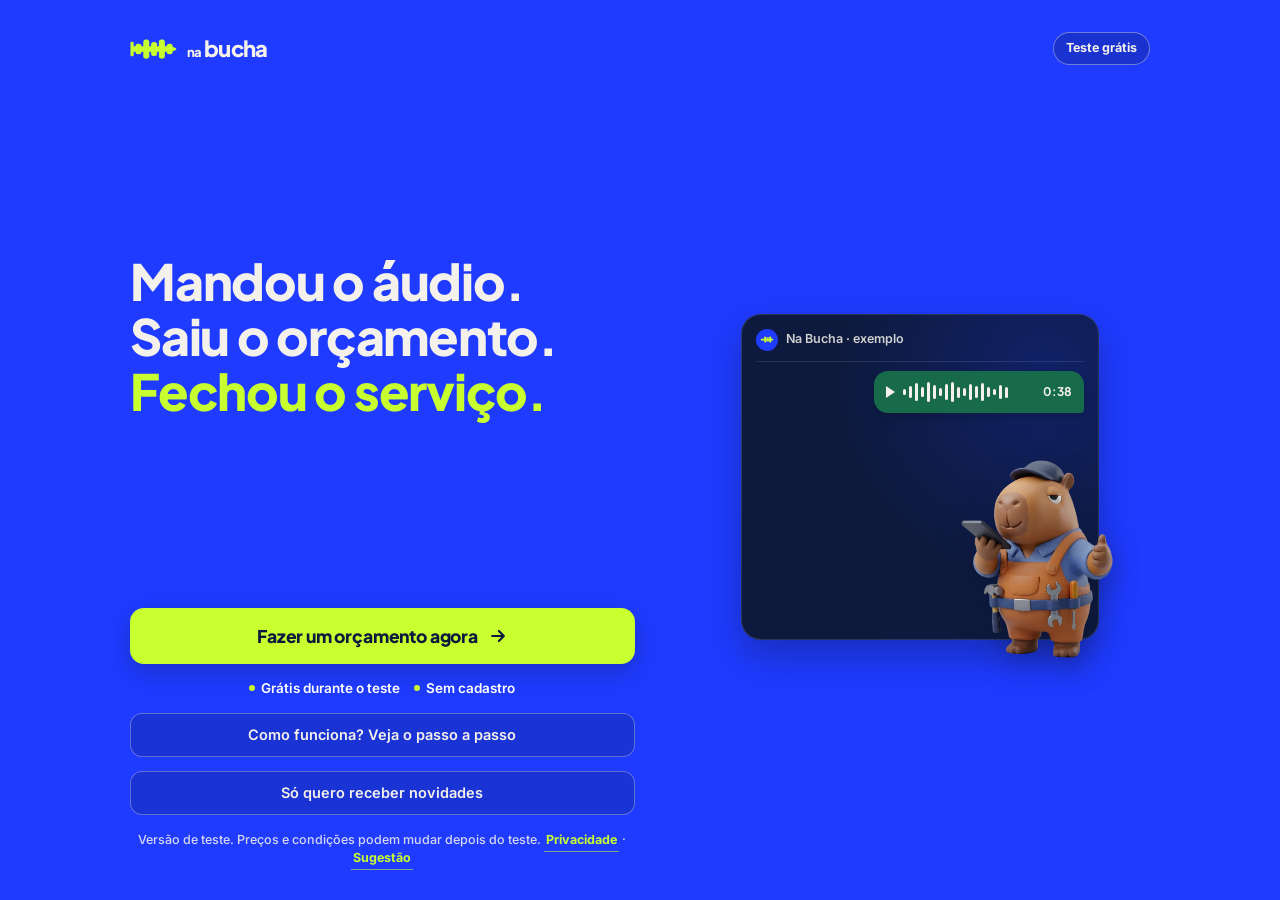
==== commit 5bffcfd4: "Página inicial: botão 'Como funciona? Veja o passo a passo' levando à ajuda Pedido do Welbert (24/11" ====
--- a/index.html
+++ b/index.html
@@ -205,6 +205,7 @@
       <svg viewBox="0 0 24 24" fill="none" stroke="currentColor" stroke-width="2.6" stroke-linecap="round" stroke-linejoin="round"><path d="M5 12h14M13 6l6 6-6 6"/></svg>
     </a>
     <div class="mini"><span>Grátis durante o teste</span><span>Sem cadastro</span></div>
+    <a class="cta-2 link" href="ajuda/" style="display:flex;align-items:center;justify-content:center;text-decoration:none">Como funciona? Veja o passo a passo</a>
     <button class="cta-2" id="comecar">Só quero receber novidades</button>
     <p class="rodape">Versão de teste. Preços e condições podem mudar depois do teste. <a href="privacidade.html">Privacidade</a> · <a href="#" data-coment="inicio">Sugestão</a></p>
   </div>
--- a/tema-2026.css
+++ b/tema-2026.css
@@ -1440,3 +1440,24 @@
 
 /* 99. GARANTIA DE TOQUE (Claude, 18/11): nenhum botão das listas (Meus orçamentos, Meus clientes, Recebimentos) fica abaixo de 44 px — regra 18 do hub e testes automáticos */
 #hist-wrap button, #cli-wrap button, #cli-wrap a, #rec-wrap button, .sheet-wrap button { min-height: 44px !important; }
+
+/* 100. AJUSTES FINAIS (Claude, 18/11) */
+/* Topo da ferramenta: as duas abas sempre inteiras; no celular o nome some e fica só o símbolo */
+header { gap: 8px; }
+header .brand { min-width: 0; overflow: hidden; }
+header .hd-right { flex-shrink: 0; display: flex; gap: 6px; }
+header .hd-right .tab { white-space: nowrap; padding-left: 12px; padding-right: 12px; }
+@media (max-width: 430px) {
+  header .brand > :not(.sym) { display: none !important; }
+  header .hd-right .tab { font-size: 14px; padding-left: 10px; padding-right: 10px; }
+}
+/* Barra de baixo: o total tem espaço próprio, os botões não espremem o valor */
+.bar .bar-in { gap: 8px; }
+.bar .tot { flex: 1 1 auto; min-width: 0; }
+.bar .tot strong { white-space: nowrap; }
+.bar .back, .bar .go { flex: 0 0 auto; white-space: nowrap; }
+@media (max-width: 430px) {
+  .bar .back:not([hidden]) { padding-left: 12px; padding-right: 12px; }
+  .bar .back:not([hidden]) ~ .go { padding-left: 14px; padding-right: 14px; }
+  .bar .back:not([hidden]) ~ .tot strong, .bar .back:not([hidden]) + .tot strong { font-size: 16px; }
+}
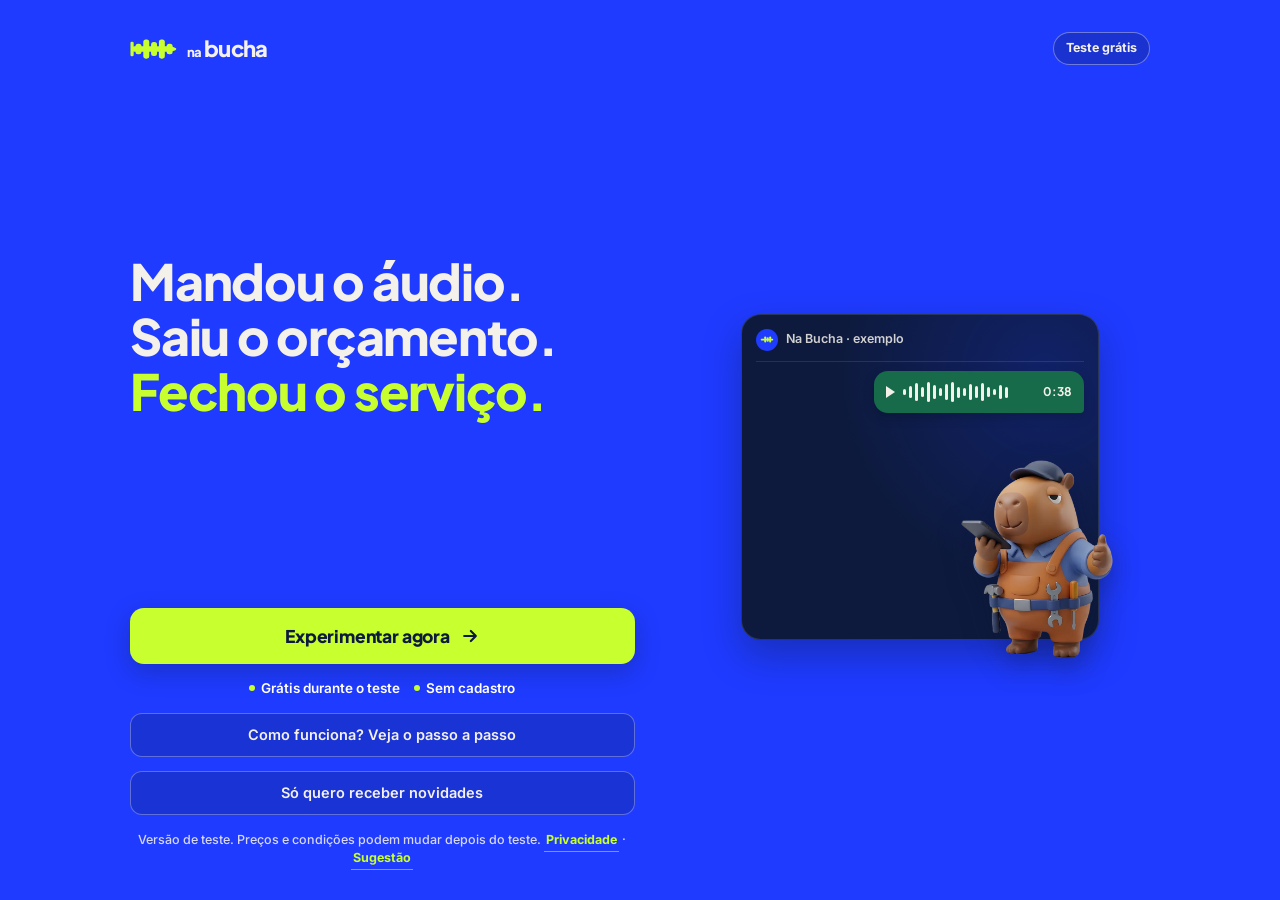
==== commit af5ab8b1: "Primeira visita abre no exemplo; abas só depois do 1º orçamento Página inicial: botão principal vira" ====
--- a/index.html
+++ b/index.html
@@ -201,7 +201,7 @@
   </div>
 
   <div class="cta-area">
-    <a class="cta pulsa link" id="usar" href="orcamento/">Fazer um orçamento agora
+    <a class="cta pulsa link" id="usar" href="orcamento/?exemplo=1">Experimentar agora
       <svg viewBox="0 0 24 24" fill="none" stroke="currentColor" stroke-width="2.6" stroke-linecap="round" stroke-linejoin="round"><path d="M5 12h14M13 6l6 6-6 6"/></svg>
     </a>
     <div class="mini"><span>Grátis durante o teste</span><span>Sem cadastro</span></div>
--- a/tema-2026.css
+++ b/tema-2026.css
@@ -1091,7 +1091,7 @@
   border: 1px solid rgba(31, 59, 255, 0.18);
   border-radius: 10px;
   padding: 6px 12px;
-  min-height: 38px;
+  min-height: 44px;
   display: inline-flex;
   align-items: center;
   justify-content: center;
